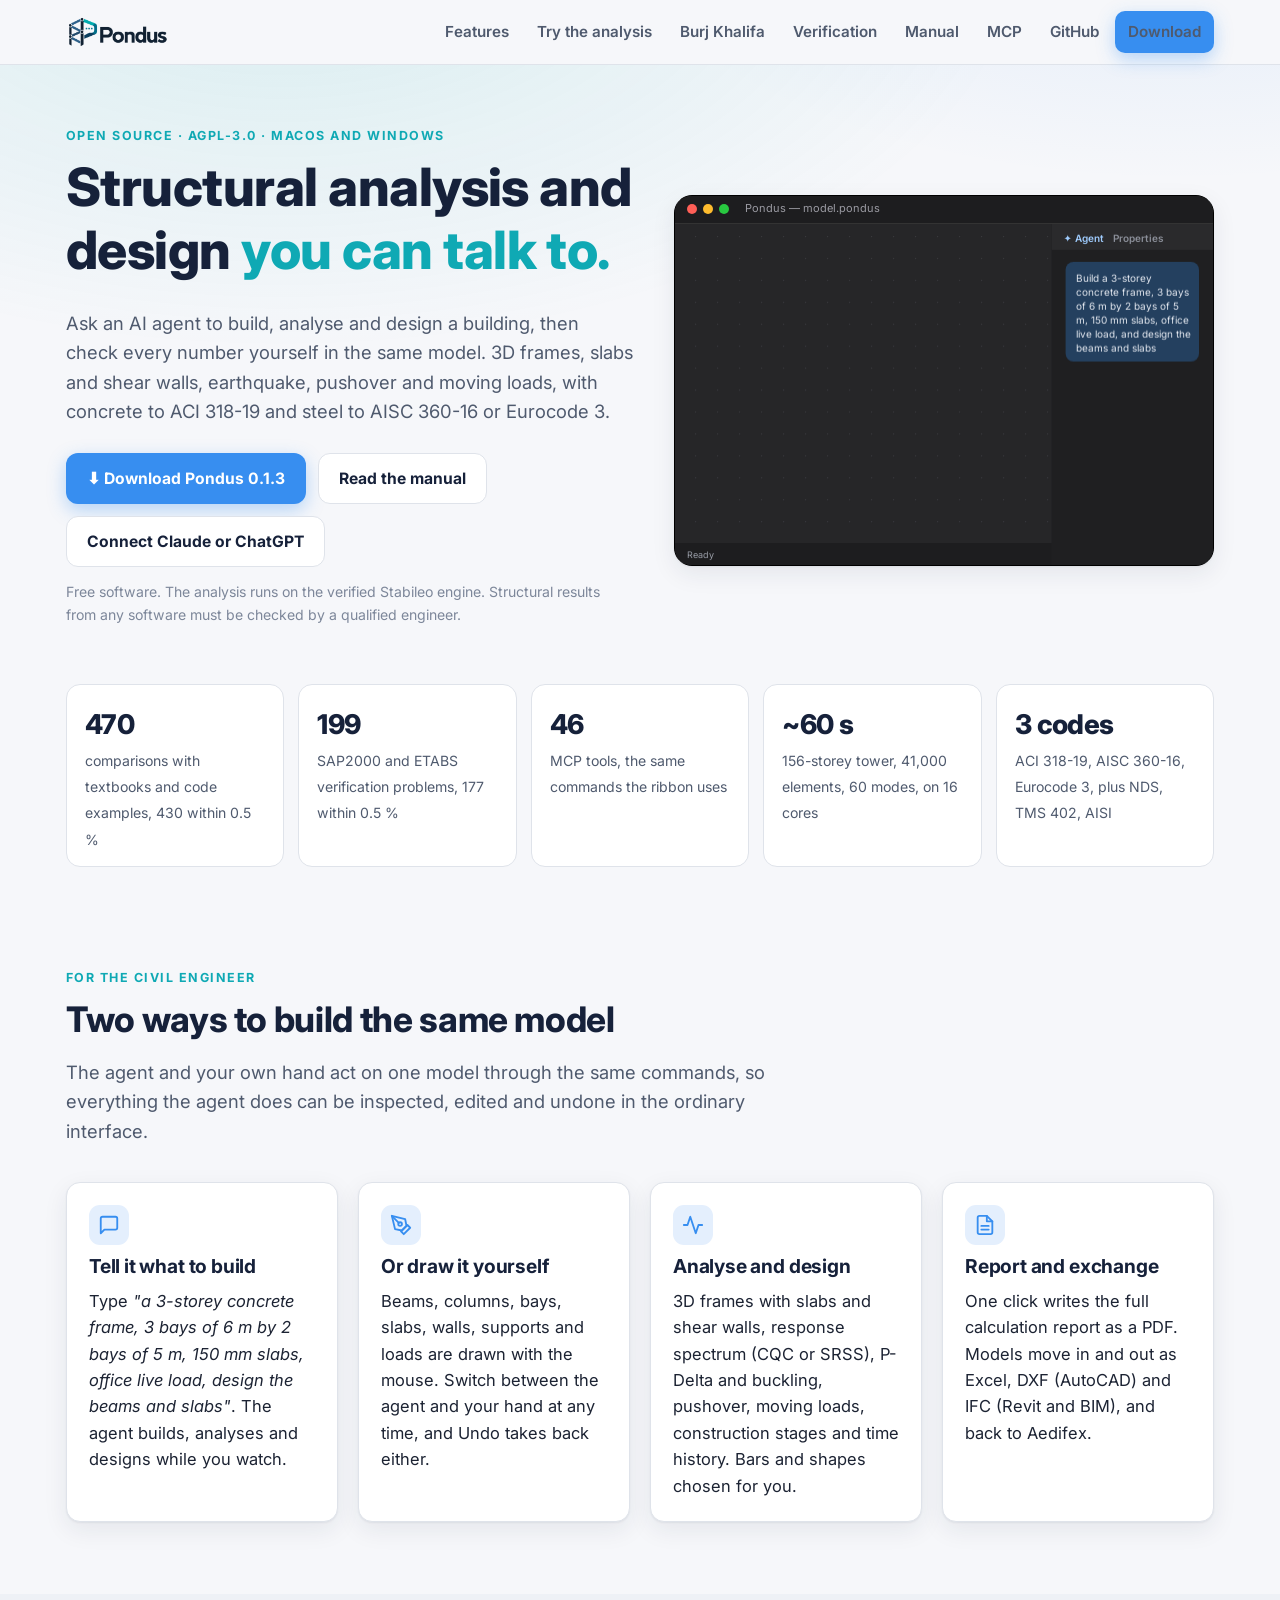
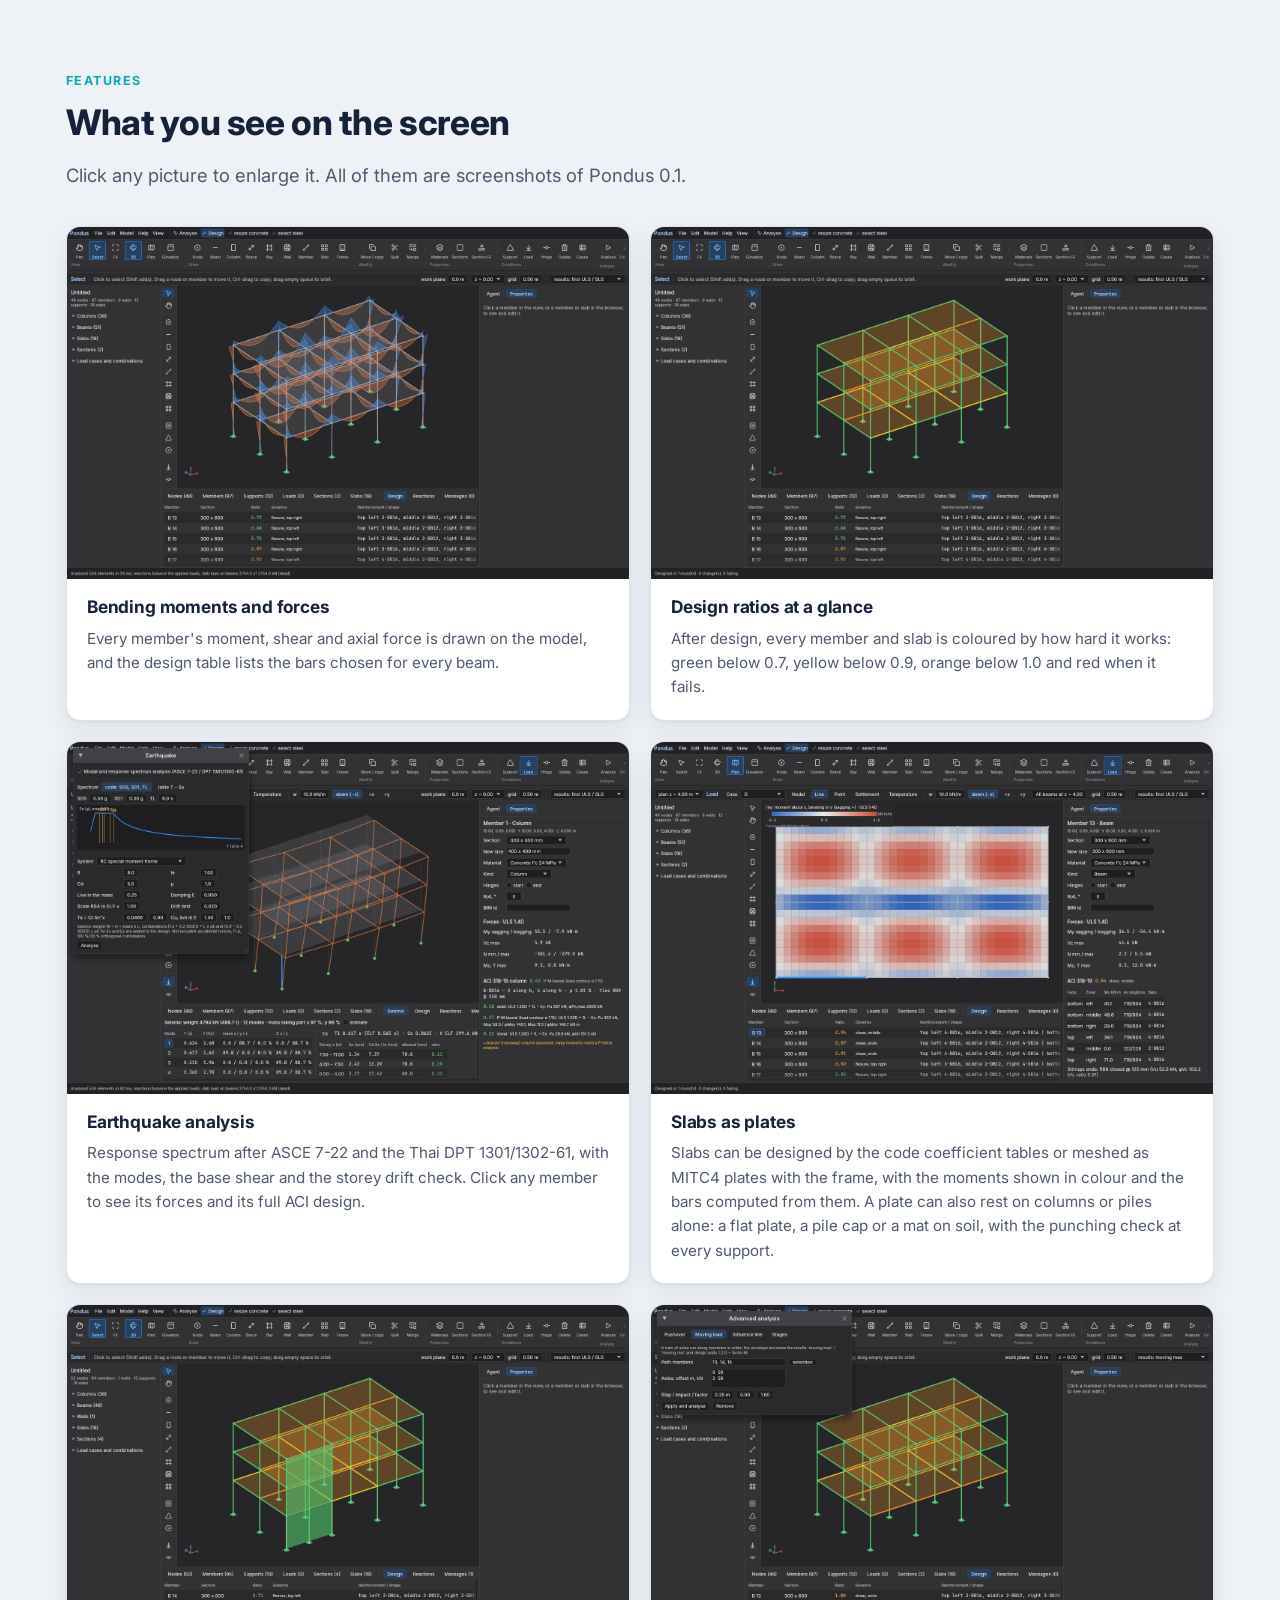
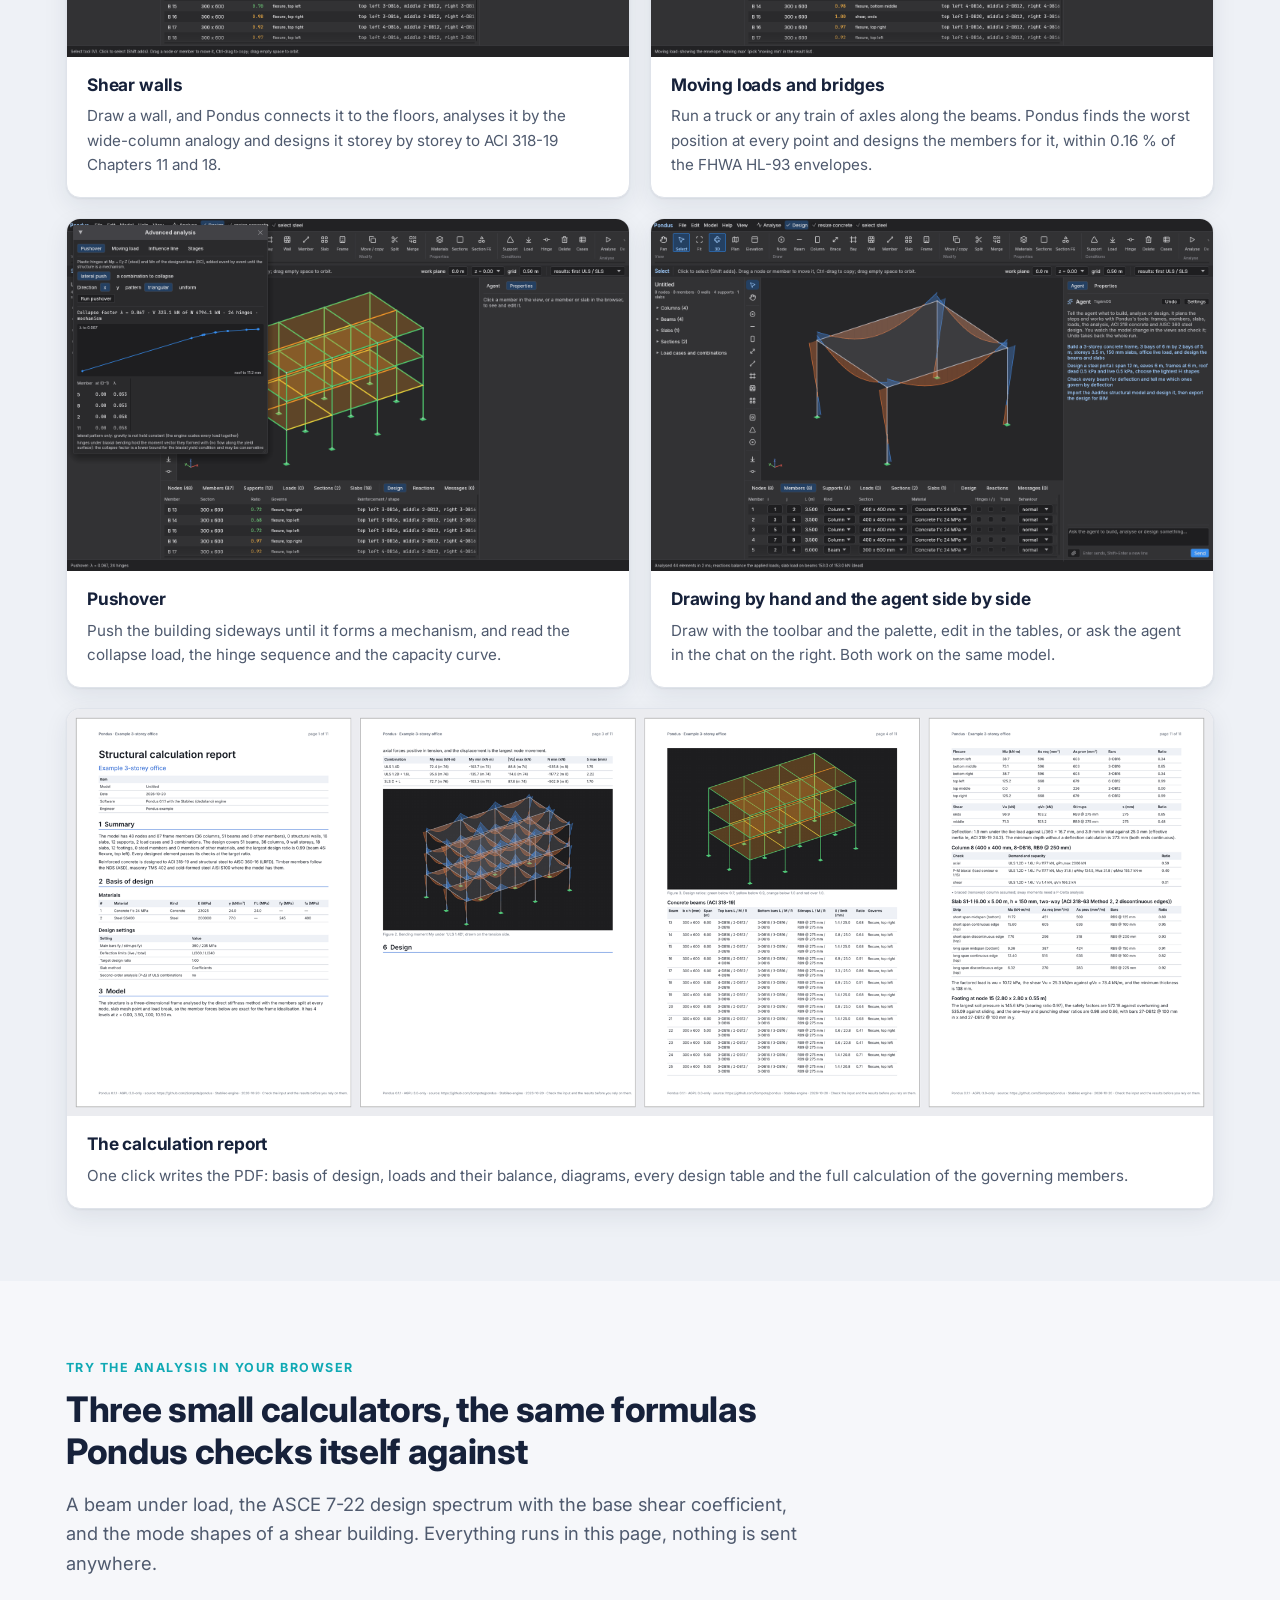
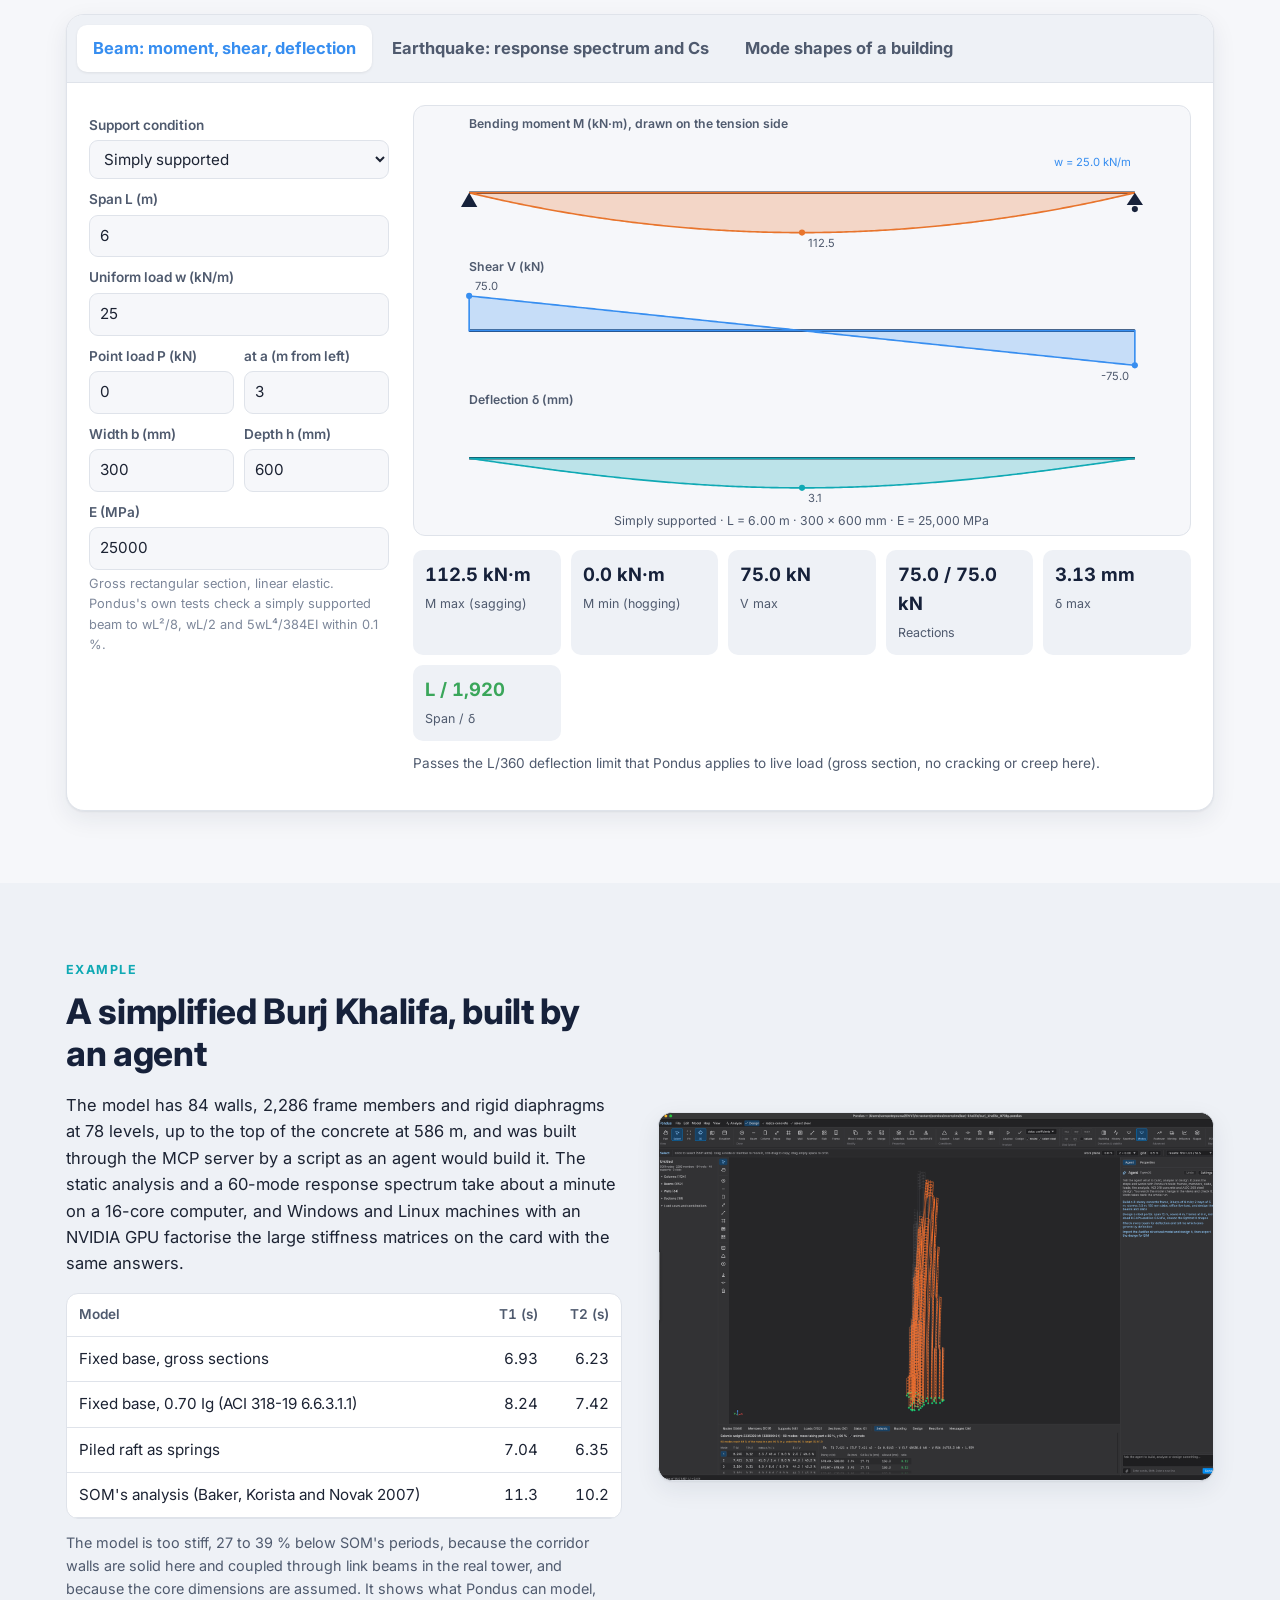
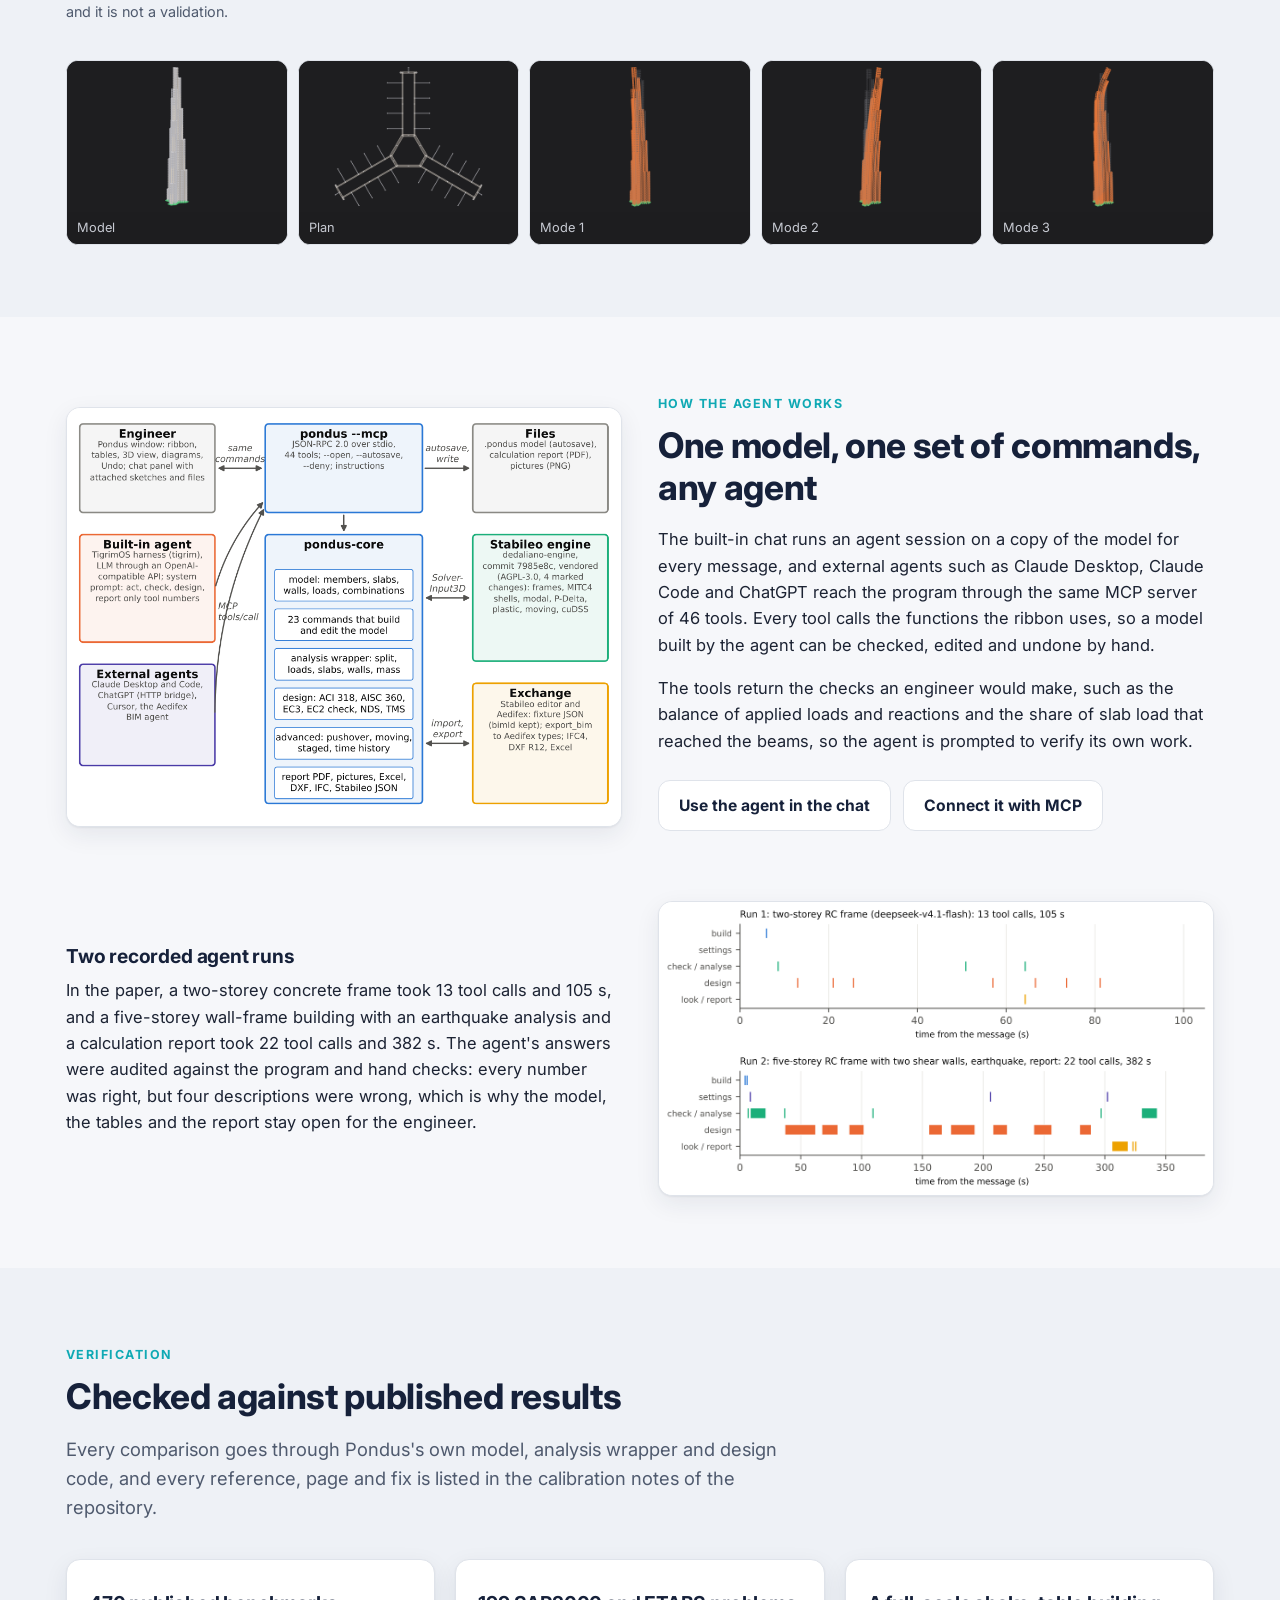
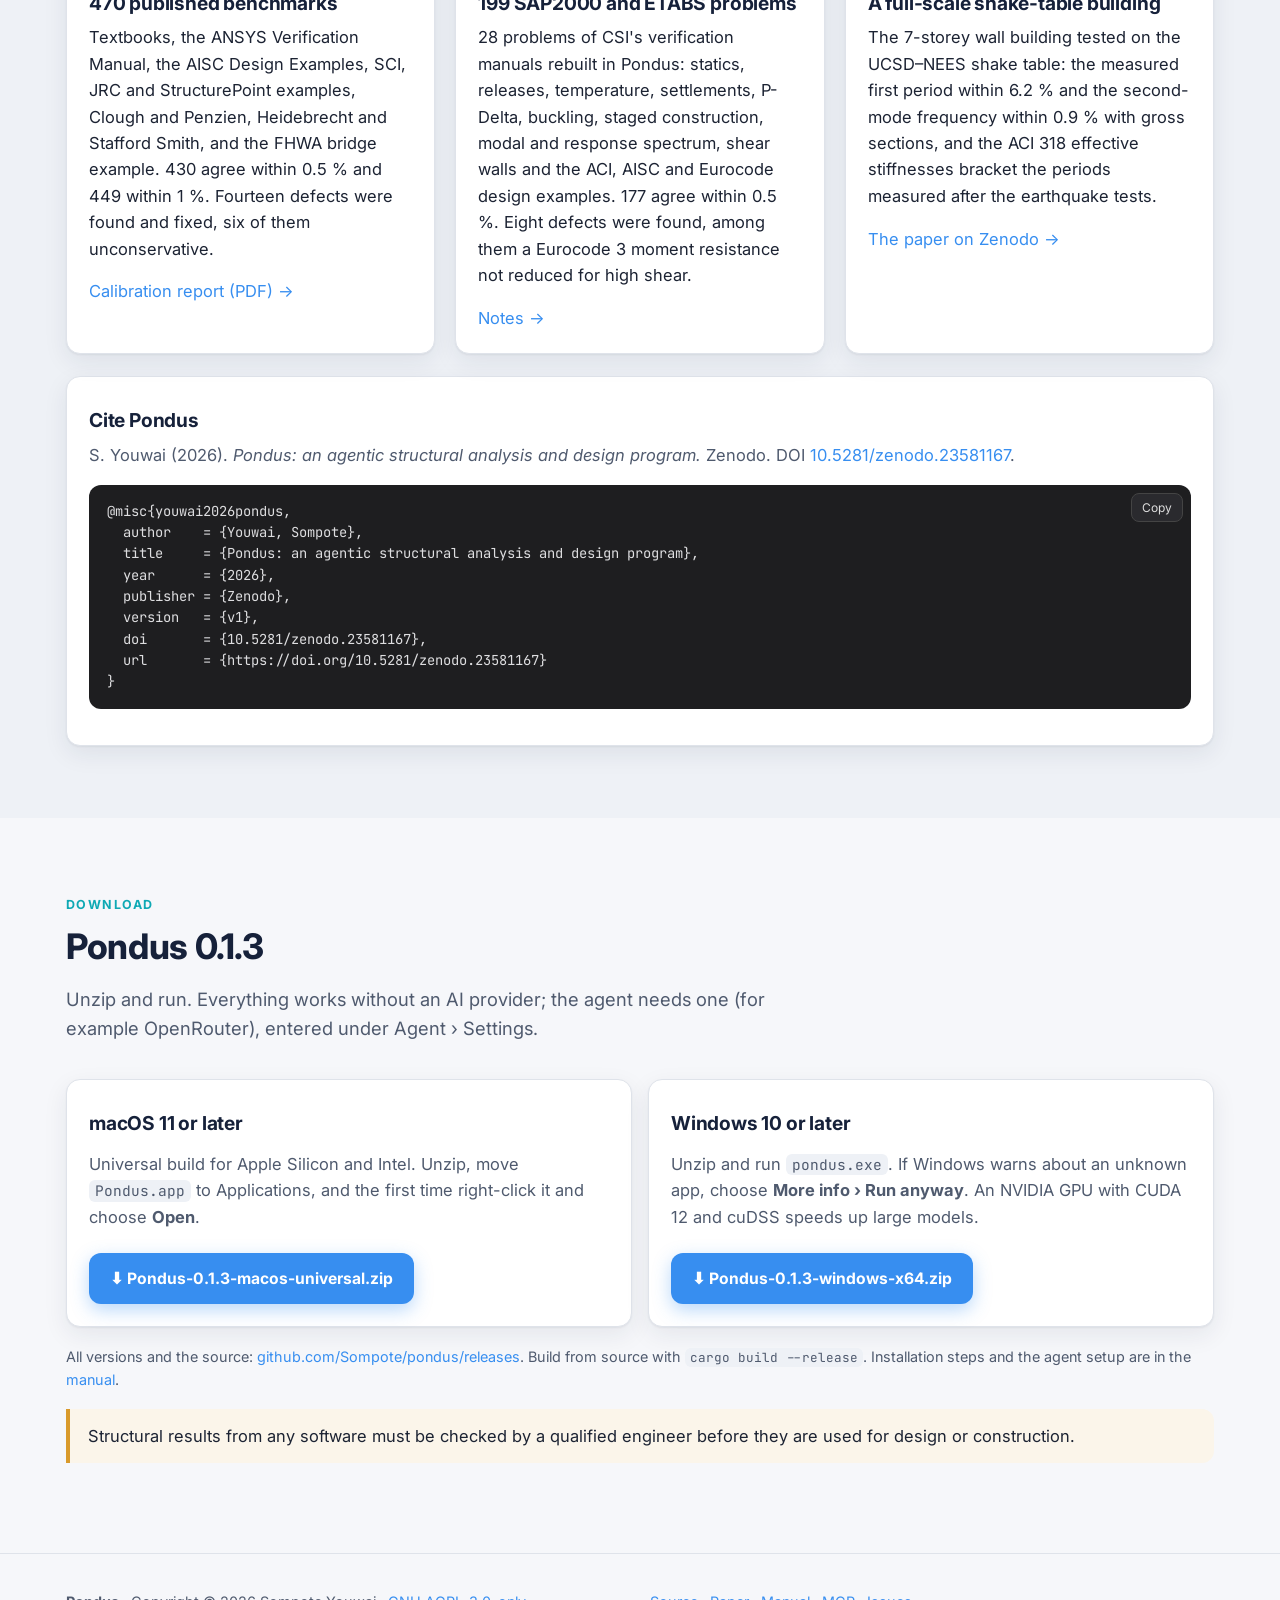
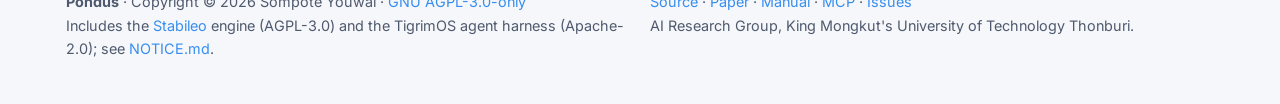
==== index.html @ cdb90d40 "Pondus website: landing page, calculators and manual (24 Oct 2026) Co-Authored-By: Claude Fable 5.1 " ====
<!DOCTYPE html>
<html lang="en">
<head>
<meta charset="utf-8">
<meta name="viewport" content="width=device-width, initial-scale=1">
<title>Pondus · Structural analysis and design you can talk to</title>
<meta name="description" content="Pondus is an open-source structural analysis and design program with a built-in AI agent and an MCP server. 3D frames, slabs, shear walls, earthquake, pushover, ACI 318-19, AISC 360-16 and Eurocode 3, PDF reports, Excel, DXF and IFC.">
<meta property="og:title" content="Pondus · Structural analysis and design you can talk to">
<meta property="og:description" content="Ask an AI agent to build, analyse and design a building, then check every number yourself in the same model.">
<meta property="og:image" content="assets/img/burj-khalifa-modes.png">
<link rel="icon" type="image/png" href="assets/img/icon.png">
<link rel="preconnect" href="https://fonts.googleapis.com">
<link rel="preconnect" href="https://fonts.gstatic.com" crossorigin>
<link href="https://fonts.googleapis.com/css2?family=Inter:wght@400;500;600;700;800&family=JetBrains+Mono:wght@400;600&display=swap" rel="stylesheet">
<link rel="stylesheet" href="assets/style.css">
</head>
<body>

<header class="nav">
  <div class="wrap">
    <a class="brand" href="index.html" aria-label="Pondus home">
      <img class="logo-light" src="assets/img/logo.png" alt="Pondus">
      <img class="logo-dark" src="assets/img/logo-dark.png" alt="Pondus">
    </a>
    <button class="nav-toggle" aria-label="Menu">☰</button>
    <nav class="nav-links">
      <a href="#features">Features</a>
      <a href="#lab">Try the analysis</a>
      <a href="#example">Burj Khalifa</a>
      <a href="#verification">Verification</a>
      <a href="manual.html">Manual</a>
      <a href="manual.html#mcp">MCP</a>
      <a href="https://github.com/Sompote/pondus" target="_blank" rel="noopener">GitHub</a>
      <a class="btn btn-primary btn-sm" href="#download">Download</a>
    </nav>
  </div>
</header>

<!-- ============================ HERO ============================ -->
<section class="hero">
  <div class="wrap hero-grid">
    <div>
      <span class="eyebrow">Open source · AGPL-3.0 · macOS and Windows</span>
      <h1>Structural analysis and design <span>you can talk to.</span></h1>
      <p class="lede">Ask an AI agent to build, analyse and design a building, then check every number yourself in the same model. 3D frames, slabs and shear walls, earthquake, pushover and moving loads, with concrete to ACI 318-19 and steel to AISC 360-16 or Eurocode 3.</p>
      <div class="btn-row">
        <a class="btn btn-primary" href="#download">⬇ Download Pondus 0.1.3</a>
        <a class="btn btn-ghost" href="manual.html">Read the manual</a>
        <a class="btn btn-ghost" href="manual.html#mcp">Connect Claude or ChatGPT</a>
      </div>
      <p class="hero-note">Free software. The analysis runs on the verified Stabileo engine. Structural results from any software must be checked by a qualified engineer.</p>
    </div>
    <div class="hero-anim" aria-label="Animation: the agent builds, analyses and designs a three-storey concrete frame">
      <div class="titlebar"><i></i><i></i><i></i><span>Pondus — model.pondus</span></div>
      <canvas id="hero-canvas"></canvas>
    </div>
  </div>
  <div class="wrap">
    <div class="stats reveal">
      <div class="stat"><b>470</b><span>comparisons with textbooks and code examples, 430 within 0.5 %</span></div>
      <div class="stat"><b>199</b><span>SAP2000 and ETABS verification problems, 177 within 0.5 %</span></div>
      <div class="stat"><b>46</b><span>MCP tools, the same commands the ribbon uses</span></div>
      <div class="stat"><b>~60 s</b><span>156-storey tower, 41,000 elements, 60 modes, on 16 cores</span></div>
      <div class="stat"><b>3 codes</b><span>ACI 318-19, AISC 360-16, Eurocode 3, plus NDS, TMS 402, AISI</span></div>
    </div>
  </div>
</section>

<!-- ======================= WHAT IT DOES ======================== -->
<section id="what">
  <div class="wrap">
    <div class="section-head reveal">
      <span class="eyebrow">For the civil engineer</span>
      <h2>Two ways to build the same model</h2>
      <p class="lede">The agent and your own hand act on one model through the same commands, so everything the agent does can be inspected, edited and undone in the ordinary interface.</p>
    </div>
    <div class="grid grid-4">
      <div class="card reveal">
        <div class="icon"><svg viewBox="0 0 24 24" fill="none" stroke="currentColor" stroke-width="2" stroke-linecap="round" stroke-linejoin="round"><path d="M21 15a2 2 0 0 1-2 2H7l-4 4V5a2 2 0 0 1 2-2h14a2 2 0 0 1 2 2z"/></svg></div>
        <h3>Tell it what to build</h3>
        <p>Type <em>"a 3-storey concrete frame, 3 bays of 6 m by 2 bays of 5 m, 150 mm slabs, office live load, design the beams and slabs"</em>. The agent builds, analyses and designs while you watch.</p>
      </div>
      <div class="card reveal">
        <div class="icon"><svg viewBox="0 0 24 24" fill="none" stroke="currentColor" stroke-width="2" stroke-linecap="round" stroke-linejoin="round"><path d="M12 19l7-7 3 3-7 7-3-3z"/><path d="M18 13l-1.5-7.5L2 2l3.5 14.5L13 18l5-5z"/><path d="M2 2l7.586 7.586"/><circle cx="11" cy="11" r="2"/></svg></div>
        <h3>Or draw it yourself</h3>
        <p>Beams, columns, bays, slabs, walls, supports and loads are drawn with the mouse. Switch between the agent and your hand at any time, and Undo takes back either.</p>
      </div>
      <div class="card reveal">
        <div class="icon"><svg viewBox="0 0 24 24" fill="none" stroke="currentColor" stroke-width="2" stroke-linecap="round" stroke-linejoin="round"><polyline points="22 12 18 12 15 21 9 3 6 12 2 12"/></svg></div>
        <h3>Analyse and design</h3>
        <p>3D frames with slabs and shear walls, response spectrum (CQC or SRSS), P-Delta and buckling, pushover, moving loads, construction stages and time history. Bars and shapes chosen for you.</p>
      </div>
      <div class="card reveal">
        <div class="icon"><svg viewBox="0 0 24 24" fill="none" stroke="currentColor" stroke-width="2" stroke-linecap="round" stroke-linejoin="round"><path d="M14 2H6a2 2 0 0 0-2 2v16a2 2 0 0 0 2 2h12a2 2 0 0 0 2-2V8z"/><polyline points="14 2 14 8 20 8"/><line x1="16" y1="13" x2="8" y2="13"/><line x1="16" y1="17" x2="8" y2="17"/></svg></div>
        <h3>Report and exchange</h3>
        <p>One click writes the full calculation report as a PDF. Models move in and out as Excel, DXF (AutoCAD) and IFC (Revit and BIM), and back to Aedifex.</p>
      </div>
    </div>
  </div>
</section>

<!-- ========================== FEATURES ========================= -->
<section id="features" style="background: var(--surface-2);">
  <div class="wrap">
    <div class="section-head reveal">
      <span class="eyebrow">Features</span>
      <h2>What you see on the screen</h2>
      <p class="lede">Click any picture to enlarge it. All of them are screenshots of Pondus 0.1.</p>
    </div>
    <div class="grid grid-2">
      <article class="feature reveal">
        <div class="shot" data-zoom="assets/img/features/moments.png" data-caption="Bending moment diagram of a 3-storey frame with the design table below"><img loading="lazy" src="assets/img/features/moments.png" alt="Bending moment diagram of a 3-storey frame"></div>
        <div class="body"><h3>Bending moments and forces</h3><p>Every member's moment, shear and axial force is drawn on the model, and the design table lists the bars chosen for every beam.</p></div>
      </article>
      <article class="feature reveal">
        <div class="shot" data-zoom="assets/img/features/design-ratios.png" data-caption="Design ratio colours: green below 0.7, yellow below 0.9, orange below 1.0, red when it fails"><img loading="lazy" src="assets/img/features/design-ratios.png" alt="Design ratio colours"></div>
        <div class="body"><h3>Design ratios at a glance</h3><p>After design, every member and slab is coloured by how hard it works: green below 0.7, yellow below 0.9, orange below 1.0 and red when it fails.</p></div>
      </article>
      <article class="feature reveal">
        <div class="shot" data-zoom="assets/img/features/earthquake.png" data-caption="Earthquake settings, modes and the storey drift check"><img loading="lazy" src="assets/img/features/earthquake.png" alt="Earthquake settings, modes and drift check"></div>
        <div class="body"><h3>Earthquake analysis</h3><p>Response spectrum after ASCE 7-22 and the Thai DPT 1301/1302-61, with the modes, the base shear and the storey drift check. Click any member to see its forces and its full ACI design.</p></div>
      </article>
      <article class="feature reveal">
        <div class="shot" data-zoom="assets/img/features/slab-plate.png" data-caption="Slab plate moments in plan, with the bars computed by Wood–Armer"><img loading="lazy" src="assets/img/features/slab-plate.png" alt="Slab plate moments in plan"></div>
        <div class="body"><h3>Slabs as plates</h3><p>Slabs can be designed by the code coefficient tables or meshed as MITC4 plates with the frame, with the moments shown in colour and the bars computed from them. A plate can also rest on columns or piles alone: a flat plate, a pile cap or a mat on soil, with the punching check at every support.</p></div>
      </article>
      <article class="feature reveal">
        <div class="shot" data-zoom="assets/img/features/shear-wall.png" data-caption="A shear wall in a frame, designed storey by storey to ACI 318-19 Chapters 11 and 18"><img loading="lazy" src="assets/img/features/shear-wall.png" alt="A shear wall in a frame"></div>
        <div class="body"><h3>Shear walls</h3><p>Draw a wall, and Pondus connects it to the floors, analyses it by the wide-column analogy and designs it storey by storey to ACI 318-19 Chapters 11 and 18.</p></div>
      </article>
      <article class="feature reveal">
        <div class="shot" data-zoom="assets/img/features/moving-load.png" data-caption="Moving load envelope along a bridge girder"><img loading="lazy" src="assets/img/features/moving-load.png" alt="Moving load envelope"></div>
        <div class="body"><h3>Moving loads and bridges</h3><p>Run a truck or any train of axles along the beams. Pondus finds the worst position at every point and designs the members for it, within 0.16 % of the FHWA HL-93 envelopes.</p></div>
      </article>
      <article class="feature reveal">
        <div class="shot" data-zoom="assets/img/features/pushover.png" data-caption="Pushover: hinge sequence and capacity curve"><img loading="lazy" src="assets/img/features/pushover.png" alt="Pushover analysis"></div>
        <div class="body"><h3>Pushover</h3><p>Push the building sideways until it forms a mechanism, and read the collapse load, the hinge sequence and the capacity curve.</p></div>
      </article>
      <article class="feature reveal">
        <div class="shot" data-zoom="assets/img/features/draw-by-hand.png" data-caption="A portal drawn by hand with the agent panel open"><img loading="lazy" src="assets/img/features/draw-by-hand.png" alt="A portal drawn by hand with the agent panel open"></div>
        <div class="body"><h3>Drawing by hand and the agent side by side</h3><p>Draw with the toolbar and the palette, edit in the tables, or ask the agent in the chat on the right. Both work on the same model.</p></div>
      </article>
      <article class="feature wide reveal">
        <div class="shot" data-zoom="assets/img/features/report.png" data-caption="Pages of the calculation report"><img loading="lazy" src="assets/img/features/report.png" alt="Pages of the calculation report"></div>
        <div class="body"><h3>The calculation report</h3><p>One click writes the PDF: basis of design, loads and their balance, diagrams, every design table and the full calculation of the governing members.</p></div>
      </article>
    </div>
  </div>
</section>

<!-- ======================== ANALYSIS LAB ======================= -->
<section id="lab-section">
  <div class="wrap">
    <div class="section-head reveal">
      <span class="eyebrow">Try the analysis in your browser</span>
      <h2>Three small calculators, the same formulas Pondus checks itself against</h2>
      <p class="lede">A beam under load, the ASCE 7-22 design spectrum with the base shear coefficient, and the mode shapes of a shear building. Everything runs in this page, nothing is sent anywhere.</p>
    </div>
    <div class="lab reveal" id="lab">
      <div class="tabs" role="tablist">
        <button class="active" data-panel="panel-beam">Beam: moment, shear, deflection</button>
        <button data-panel="panel-spec">Earthquake: response spectrum and Cs</button>
        <button data-panel="panel-modes">Mode shapes of a building</button>
      </div>

      <!-- Beam -->
      <div class="panel active" id="panel-beam">
        <div class="controls">
          <label for="b-type">Support condition</label>
          <select id="b-type"><option value="ss">Simply supported</option><option value="ff">Fixed at both ends</option><option value="cant">Cantilever (fixed at the left)</option></select>
          <label for="b-L">Span L (m)</label><input id="b-L" type="number" value="6" min="0.5" max="30" step="0.1">
          <label for="b-w">Uniform load w (kN/m)</label><input id="b-w" type="number" value="25" min="0" step="1">
          <div class="row">
            <div><label for="b-P">Point load P (kN)</label><input id="b-P" type="number" value="0" min="0" step="5"></div>
            <div><label for="b-a">at a (m from left)</label><input id="b-a" type="number" value="3" min="0" step="0.1"></div>
          </div>
          <div class="row">
            <div><label for="b-b">Width b (mm)</label><input id="b-b" type="number" value="300" min="100" step="50"></div>
            <div><label for="b-h">Depth h (mm)</label><input id="b-h" type="number" value="600" min="100" step="50"></div>
          </div>
          <label for="b-E">E (MPa)</label><input id="b-E" type="number" value="25000" min="1000" step="1000">
          <p class="hint">Gross rectangular section, linear elastic. Pondus's own tests check a simply supported beam to wL²/8, wL/2 and 5wL⁴/384EI within 0.1 %.</p>
        </div>
        <div>
          <svg id="beam-plot" class="plot" role="img" aria-label="Moment, shear and deflection diagrams"></svg>
          <div class="results" id="beam-results"></div>
          <p class="formula" id="beam-check"></p>
        </div>
      </div>

      <!-- Spectrum -->
      <div class="panel" id="panel-spec">
        <div class="controls">
          <div class="row">
            <div><label for="s-sds">S<sub>DS</sub> (g)</label><input id="s-sds" type="number" value="0.5" min="0.05" max="2.5" step="0.05"></div>
            <div><label for="s-sd1">S<sub>D1</sub> (g)</label><input id="s-sd1" type="number" value="0.3" min="0.02" max="1.5" step="0.02"></div>
          </div>
          <div class="row">
            <div><label for="s-tl">T<sub>L</sub> (s)</label><input id="s-tl" type="number" value="8" min="2" max="16" step="1"></div>
            <div><label for="s-ie">I<sub>e</sub></label><input id="s-ie" type="number" value="1.0" min="1" max="1.5" step="0.25"></div>
          </div>
          <label for="s-r">Response modification R</label>
          <select id="s-r"><option value="8">8 · special RC or steel moment frame</option><option value="5" selected>5 · intermediate RC moment frame / special RC shear wall (bearing)</option><option value="6">6 · special RC shear wall (building frame)</option><option value="3">3 · ordinary RC moment frame</option><option value="4">4 · ordinary RC shear wall</option></select>
          <label for="s-ct">Structure type for T<sub>a</sub> = C<sub>t</sub>·h<sub>n</sub><sup>x</sup></label>
          <select id="s-ct"><option value="0.0466,0.9" selected>Concrete moment frame (0.0466, 0.9)</option><option value="0.0724,0.8">Steel moment frame (0.0724, 0.8)</option><option value="0.0731,0.75">Braced frame (0.0731, 0.75)</option><option value="0.0488,0.75">All other systems (0.0488, 0.75)</option></select>
          <div class="row">
            <div><label for="s-hn">Height h<sub>n</sub> (m)</label><input id="s-hn" type="number" value="10.5" min="3" max="300" step="0.5"></div>
            <div><label for="s-T">T from the model (s, 0 = none)</label><input id="s-T" type="number" value="0.65" min="0" max="12" step="0.01"></div>
          </div>
          <label for="s-W">Seismic weight W (kN)</label><input id="s-W" type="number" value="5080" min="1" step="10">
          <p class="hint">Metric C<sub>t</sub> values of ASCE 7-22 Table 12.8-2. The drift and detailing checks are in Pondus, not here.</p>
        </div>
        <div>
          <svg id="spec-plot" class="plot" role="img" aria-label="Design response spectrum"></svg>
          <div class="results" id="spec-results"></div>
          <p class="formula" id="spec-note"></p>
        </div>
      </div>

      <!-- Modes -->
      <div class="panel" id="panel-modes">
        <div class="controls">
          <label for="m-n">Storeys: <output id="m-n-out">5</output></label><input id="m-n" type="range" value="5" min="2" max="14" step="1" oninput="document.getElementById('m-n-out').value=this.value">
          <div class="row">
            <div><label for="m-m">Storey mass (t)</label><input id="m-m" type="number" value="300" min="10" step="10"></div>
            <div><label for="m-k">Storey stiffness (kN/mm)</label><input id="m-k" type="number" value="120" min="1" step="5"></div>
          </div>
          <div class="row">
            <div><label for="m-h">Storey height (m)</label><input id="m-h" type="number" value="3.5" min="2" max="6" step="0.1"></div>
            <div><label for="m-taper">Taper to the top: <output id="m-taper-out">0.3</output></label><input id="m-taper" type="range" value="0.3" min="0" max="0.8" step="0.05" oninput="document.getElementById('m-taper-out').value=this.value"></div>
          </div>
          <label for="m-mode">Animate mode: <output id="m-mode-out">1</output></label><input id="m-mode" type="range" value="1" min="1" max="5" step="1" oninput="document.getElementById('m-mode-out').value=this.value">
          <p class="hint">A shear building: lumped masses, storey springs, K φ = ω² M φ solved by Jacobi rotations. Pondus solves the full 3D model by Lanczos and keeps adding modes until 90 % of the mass takes part.</p>
        </div>
        <div>
          <svg id="mode-plot" class="plot" role="img" aria-label="Mode shapes of a shear building"></svg>
          <div class="table-wrap" style="margin-top:14px">
            <table id="mode-table"><thead><tr><th>Mode</th><th class="num">T (s)</th><th class="num">f (Hz)</th><th class="num">Mass taking part</th><th class="num">Cumulative</th></tr></thead><tbody></tbody></table>
          </div>
          <p class="formula" id="mode-note"></p>
        </div>
      </div>
    </div>
  </div>
</section>

<!-- ======================= BURJ KHALIFA ======================== -->
<section id="example" style="background: var(--surface-2);">
  <div class="wrap">
    <div class="split reveal">
      <div>
        <span class="eyebrow">Example</span>
        <h2>A simplified Burj Khalifa, built by an agent</h2>
        <p>The model has 84 walls, 2,286 frame members and rigid diaphragms at 78 levels, up to the top of the concrete at 586 m, and was built through the MCP server by a script as an agent would build it. The static analysis and a 60-mode response spectrum take about a minute on a 16-core computer, and Windows and Linux machines with an NVIDIA GPU factorise the large stiffness matrices on the card with the same answers.</p>
        <div class="table-wrap">
          <table>
            <thead><tr><th>Model</th><th class="num">T1 (s)</th><th class="num">T2 (s)</th></tr></thead>
            <tbody>
              <tr><td>Fixed base, gross sections</td><td class="num">6.93</td><td class="num">6.23</td></tr>
              <tr><td>Fixed base, 0.70 Ig (ACI 318-19 6.6.3.1.1)</td><td class="num">8.24</td><td class="num">7.42</td></tr>
              <tr><td>Piled raft as springs</td><td class="num">7.04</td><td class="num">6.35</td></tr>
              <tr><td>SOM's analysis (Baker, Korista and Novak 2007)</td><td class="num">11.3</td><td class="num">10.2</td></tr>
            </tbody>
          </table>
        </div>
        <p class="small muted" style="margin-top:12px">The model is too stiff, 27 to 39 % below SOM's periods, because the corridor walls are solid here and coupled through link beams in the real tower, and because the core dimensions are assumed. It shows what Pondus can model, and it is not a validation.</p>
      </div>
      <div class="shot" data-zoom="assets/img/burj-khalifa-modes.png" data-caption="The first mode shape of the Burj Khalifa model, with the periods, mass shares, base shear and storey drifts in the Seismic table"><img loading="lazy" src="assets/img/burj-khalifa-modes.png" alt="Pondus with the first mode shape of a simplified Burj Khalifa model"></div>
    </div>
    <div class="strip reveal" style="margin-top:22px">
      <figure data-zoom="assets/img/burj/model.png" data-caption="The model"><img loading="lazy" src="assets/img/burj/model.png" alt="Burj Khalifa model"><figcaption>Model</figcaption></figure>
      <figure data-zoom="assets/img/burj/plan.png" data-caption="Plan: the buttressed core with three wings"><img loading="lazy" src="assets/img/burj/plan.png" alt="Plan"><figcaption>Plan</figcaption></figure>
      <figure data-zoom="assets/img/burj/mode1.png" data-caption="Mode 1"><img loading="lazy" src="assets/img/burj/mode1.png" alt="Mode 1"><figcaption>Mode 1</figcaption></figure>
      <figure data-zoom="assets/img/burj/mode2.png" data-caption="Mode 2"><img loading="lazy" src="assets/img/burj/mode2.png" alt="Mode 2"><figcaption>Mode 2</figcaption></figure>
      <figure data-zoom="assets/img/burj/mode3.png" data-caption="Mode 3"><img loading="lazy" src="assets/img/burj/mode3.png" alt="Mode 3"><figcaption>Mode 3</figcaption></figure>
    </div>
  </div>
</section>

<!-- ========================= THE AGENT ========================= -->
<section id="agent">
  <div class="wrap">
    <div class="split reveal">
      <div class="shot light"><img loading="lazy" src="assets/img/paper/architecture.png" alt="Architecture of Pondus: the engineer's window and every agent reach the same commands of pondus-core through the MCP server"></div>
      <div>
        <span class="eyebrow">How the agent works</span>
        <h2>One model, one set of commands, any agent</h2>
        <p>The built-in chat runs an agent session on a copy of the model for every message, and external agents such as Claude Desktop, Claude Code and ChatGPT reach the program through the same MCP server of 46 tools. Every tool calls the functions the ribbon uses, so a model built by the agent can be checked, edited and undone by hand.</p>
        <p>The tools return the checks an engineer would make, such as the balance of applied loads and reactions and the share of slab load that reached the beams, so the agent is prompted to verify its own work.</p>
        <div class="btn-row">
          <a class="btn btn-ghost" href="manual.html#chat">Use the agent in the chat</a>
          <a class="btn btn-ghost" href="manual.html#mcp">Connect it with MCP</a>
        </div>
      </div>
    </div>
    <div class="split reveal" style="margin-top:56px">
      <div>
        <h3>Two recorded agent runs</h3>
        <p>In the paper, a two-storey concrete frame took 13 tool calls and 105 s, and a five-storey wall-frame building with an earthquake analysis and a calculation report took 22 tool calls and 382 s. The agent's answers were audited against the program and hand checks: every number was right, but four descriptions were wrong, which is why the model, the tables and the report stay open for the engineer.</p>
      </div>
      <div class="shot light"><img loading="lazy" src="assets/img/paper/timeline.png" alt="Timeline of the two recorded agent runs: build, settings, check and analyse, design, look and report"></div>
    </div>
  </div>
</section>

<!-- ======================= VERIFICATION ======================== -->
<section id="verification" style="background: var(--surface-2);">
  <div class="wrap">
    <div class="section-head reveal">
      <span class="eyebrow">Verification</span>
      <h2>Checked against published results</h2>
      <p class="lede">Every comparison goes through Pondus's own model, analysis wrapper and design code, and every reference, page and fix is listed in the calibration notes of the repository.</p>
    </div>
    <div class="grid grid-3">
      <div class="card reveal">
        <h3>470 published benchmarks</h3>
        <p>Textbooks, the ANSYS Verification Manual, the AISC Design Examples, SCI, JRC and StructurePoint examples, Clough and Penzien, Heidebrecht and Stafford Smith, and the FHWA bridge example. 430 agree within 0.5 % and 449 within 1 %. Fourteen defects were found and fixed, six of them unconservative.</p>
        <a href="https://github.com/Sompote/pondus/blob/main/paper/paper.pdf" target="_blank" rel="noopener">Calibration report (PDF) →</a>
      </div>
      <div class="card reveal">
        <h3>199 SAP2000 and ETABS problems</h3>
        <p>28 problems of CSI's verification manuals rebuilt in Pondus: statics, releases, temperature, settlements, P-Delta, buckling, staged construction, modal and response spectrum, shear walls and the ACI, AISC and Eurocode design examples. 177 agree within 0.5 %. Eight defects were found, among them a Eurocode 3 moment resistance not reduced for high shear.</p>
        <a href="https://github.com/Sompote/pondus/blob/main/calibration/NOTES_csi.md" target="_blank" rel="noopener">Notes →</a>
      </div>
      <div class="card reveal">
        <h3>A full-scale shake-table building</h3>
        <p>The 7-storey wall building tested on the UCSD–NEES shake table: the measured first period within 6.2 % and the second-mode frequency within 0.9 % with gross sections, and the ACI 318 effective stiffnesses bracket the periods measured after the earthquake tests.</p>
        <a href="https://doi.org/10.5281/zenodo.23581167" target="_blank" rel="noopener">The paper on Zenodo →</a>
      </div>
    </div>
    <div class="card reveal" style="margin-top:22px">
      <h3>Cite Pondus</h3>
      <p class="muted">S. Youwai (2026). <em>Pondus: an agentic structural analysis and design program.</em> Zenodo. DOI <a href="https://doi.org/10.5281/zenodo.23581167">10.5281/zenodo.23581167</a>.</p>
<pre><code>@misc{youwai2026pondus,
  author    = {Youwai, Sompote},
  title     = {Pondus: an agentic structural analysis and design program},
  year      = {2026},
  publisher = {Zenodo},
  version   = {v1},
  doi       = {10.5281/zenodo.23581167},
  url       = {https://doi.org/10.5281/zenodo.23581167}
}</code></pre>
    </div>
  </div>
</section>

<!-- ========================= DOWNLOAD ========================== -->
<section id="download">
  <div class="wrap">
    <div class="section-head reveal">
      <span class="eyebrow">Download</span>
      <h2>Pondus 0.1.3</h2>
      <p class="lede">Unzip and run. Everything works without an AI provider; the agent needs one (for example OpenRouter), entered under Agent › Settings.</p>
    </div>
    <div class="dl">
      <div class="card reveal">
        <h3>macOS 11 or later</h3>
        <p class="muted">Universal build for Apple Silicon and Intel. Unzip, move <code>Pondus.app</code> to Applications, and the first time right-click it and choose <b>Open</b>.</p>
        <a class="btn btn-primary" href="https://github.com/Sompote/pondus/releases/download/v0.1.3/Pondus-0.1.3-macos-universal.zip">⬇ Pondus-0.1.3-macos-universal.zip</a>
      </div>
      <div class="card reveal">
        <h3>Windows 10 or later</h3>
        <p class="muted">Unzip and run <code>pondus.exe</code>. If Windows warns about an unknown app, choose <b>More info › Run anyway</b>. An NVIDIA GPU with CUDA 12 and cuDSS speeds up large models.</p>
        <a class="btn btn-primary" href="https://github.com/Sompote/pondus/releases/download/v0.1.3/Pondus-0.1.3-windows-x64.zip">⬇ Pondus-0.1.3-windows-x64.zip</a>
      </div>
    </div>
    <p class="small muted" style="margin-top:18px">All versions and the source: <a href="https://github.com/Sompote/pondus/releases">github.com/Sompote/pondus/releases</a>. Build from source with <code>cargo build --release</code>. Installation steps and the agent setup are in the <a href="manual.html">manual</a>.</p>
    <div class="callout warn"><p>Structural results from any software must be checked by a qualified engineer before they are used for design or construction.</p></div>
  </div>
</section>

<footer>
  <div class="wrap">
    <div>
      <b>Pondus</b> · Copyright © 2026 Sompote Youwai · <a href="https://github.com/Sompote/pondus/blob/main/LICENSE">GNU AGPL-3.0-only</a><br>
      Includes the <a href="https://github.com/lambdaclass/stabileo">Stabileo</a> engine (AGPL-3.0) and the TigrimOS agent harness (Apache-2.0); see <a href="https://github.com/Sompote/pondus/blob/main/NOTICE.md">NOTICE.md</a>.
    </div>
    <div>
      <a href="https://github.com/Sompote/pondus">Source</a> · <a href="https://doi.org/10.5281/zenodo.23581167">Paper</a> · <a href="manual.html">Manual</a> · <a href="manual.html#mcp">MCP</a> · <a href="https://github.com/Sompote/pondus/issues">Issues</a><br>
      AI Research Group, King Mongkut's University of Technology Thonburi.
    </div>
  </div>
</footer>

<div class="lightbox" id="lightbox" role="dialog" aria-label="Enlarged picture"><button aria-label="Close">×</button><figure style="margin:0"><img alt=""><figcaption></figcaption></figure></div>
<script src="assets/site.js"></script>
</body>
</html>
---- assets/style.css ----
/* Pondus website — tokens, layout, components */
:root {
  --ink: #16213a;          /* logo navy */
  --teal: #0fa9b4;         /* logo teal */
  --blue: #378ef0;         /* app accent */
  --blue-soft: #e4effd;
  --bg: #f6f7fa;
  --surface: #ffffff;
  --surface-2: #eef1f6;
  --line: #dfe3ea;
  --text: #1c2333;
  --text-dim: #4f5a6e;
  --text-faint: #7d879a;
  --ok: #3aa65a;
  --warn: #d99a2b;
  --orange: #e8742c;
  --error: #d9463f;
  --bezel: #262628;        /* app window colour behind screenshots */
  --code-bg: #1e1e20;
  --code-text: #dedee0;
  --shadow: 0 1px 2px rgba(22,33,58,.06), 0 8px 24px rgba(22,33,58,.08);
  --radius: 14px;
  --maxw: 1180px;
  color-scheme: light;
}
@media (prefers-color-scheme: dark) {
  :root:not([data-theme="light"]) {
    --ink: #eef1f6; --teal: #22c4cf; --blue: #5aa3f5; --blue-soft: #1d3250;
    --bg: #1b1b1d; --surface: #242426; --surface-2: #2c2c2f; --line: #3a3a3f;
    --text: #e4e5e8; --text-dim: #b4b8c2; --text-faint: #858b99;
    --bezel: #0f0f10; --code-bg: #121214; --code-text: #e0e0e4;
    --shadow: 0 1px 2px rgba(0,0,0,.4), 0 8px 24px rgba(0,0,0,.35);
    color-scheme: dark;
  }
}
:root[data-theme="dark"] {
  --ink: #eef1f6; --teal: #22c4cf; --blue: #5aa3f5; --blue-soft: #1d3250;
  --bg: #1b1b1d; --surface: #242426; --surface-2: #2c2c2f; --line: #3a3a3f;
  --text: #e4e5e8; --text-dim: #b4b8c2; --text-faint: #858b99;
  --bezel: #0f0f10; --code-bg: #121214; --code-text: #e0e0e4;
  --shadow: 0 1px 2px rgba(0,0,0,.4), 0 8px 24px rgba(0,0,0,.35);
  color-scheme: dark;
}

* { box-sizing: border-box; }
html { scroll-behavior: smooth; -webkit-text-size-adjust: 100%; }
body {
  margin: 0; background: var(--bg); color: var(--text);
  font-family: Inter, -apple-system, BlinkMacSystemFont, "Segoe UI", Roboto, Helvetica, Arial, sans-serif;
  font-size: 16.5px; line-height: 1.6; -webkit-font-smoothing: antialiased;
}
img { max-width: 100%; height: auto; display: block; }
a { color: var(--blue); text-decoration: none; }
a:hover { text-decoration: underline; }
code, pre, kbd { font-family: "JetBrains Mono", ui-monospace, SFMono-Regular, Menlo, Consolas, monospace; }
code { background: var(--surface-2); padding: .1em .4em; border-radius: 6px; font-size: .88em; overflow-wrap: anywhere; }
pre { background: var(--code-bg); color: var(--code-text); padding: 16px 18px; border-radius: 12px; overflow: auto; font-size: .86rem; line-height: 1.55; margin: 14px 0; }
pre code { background: none; padding: 0; font-size: inherit; color: inherit; }
h1, h2, h3, h4 { color: var(--ink); line-height: 1.2; margin: 0 0 .5em; letter-spacing: -.01em; }
h1 { font-size: clamp(2rem, 4.6vw, 3.3rem); font-weight: 800; }
h2 { font-size: clamp(1.5rem, 3vw, 2.2rem); font-weight: 750; }
h3 { font-size: 1.2rem; font-weight: 700; }
p { margin: 0 0 1em; }
.lede { font-size: 1.15rem; color: var(--text-dim); max-width: 62ch; }
.wrap { max-width: var(--maxw); margin: 0 auto; padding: 0 16px; }
section { padding: 72px 0; }
.section-head { max-width: 760px; margin-bottom: 36px; }
.eyebrow { display: inline-block; font-size: .78rem; font-weight: 700; letter-spacing: .12em; text-transform: uppercase; color: var(--teal); margin-bottom: 10px; }
.muted { color: var(--text-dim); }
.small { font-size: .9rem; }
.sr-only { position: absolute; width: 1px; height: 1px; overflow: hidden; clip: rect(0 0 0 0); }

/* Nav */
.nav { position: sticky; top: 0; z-index: 50; background: color-mix(in srgb, var(--bg) 86%, transparent); backdrop-filter: saturate(160%) blur(12px); border-bottom: 1px solid var(--line); }
.nav .wrap { display: flex; align-items: center; gap: 22px; height: 64px; }
.brand { display: flex; align-items: center; gap: 10px; }
.brand img { height: 34px; width: auto; }
.brand .logo-dark { display: none; }
@media (prefers-color-scheme: dark) { :root:not([data-theme="light"]) .brand .logo-light { display: none; } :root:not([data-theme="light"]) .brand .logo-dark { display: block; } }
:root[data-theme="dark"] .brand .logo-light { display: none; }
:root[data-theme="dark"] .brand .logo-dark { display: block; }
.nav-links { display: flex; gap: 4px; margin-left: auto; align-items: center; }
.nav-links a { color: var(--text-dim); font-weight: 600; font-size: .95rem; padding: 8px 12px; border-radius: 10px; }
.nav-links a:hover { background: var(--surface-2); text-decoration: none; color: var(--text); }
.nav-links a.active { color: var(--blue); }
.nav-toggle { display: none; margin-left: auto; background: none; border: 1px solid var(--line); border-radius: 10px; padding: 6px 10px; color: var(--text); font-size: 1.1rem; }
@media (max-width: 820px) {
  .nav-toggle { display: inline-block; }
  .nav-links { display: none; position: absolute; left: 0; right: 0; top: 64px; flex-direction: column; align-items: stretch; background: var(--surface); border-bottom: 1px solid var(--line); padding: 10px 16px 16px; gap: 2px; box-shadow: var(--shadow); }
  .nav-links.open { display: flex; }
}

/* Buttons */
.btn { display: inline-flex; align-items: center; gap: 8px; padding: 12px 20px; border-radius: 12px; font-weight: 700; font-size: .98rem; border: 1px solid transparent; cursor: pointer; transition: transform .12s ease, box-shadow .12s ease, background .12s; }
.btn:hover { text-decoration: none; transform: translateY(-1px); }
.btn-primary { background: var(--blue); color: #fff; box-shadow: 0 6px 18px rgba(55,142,240,.35); }
.btn-primary:hover { background: #2a7fe0; }
.btn-ghost { background: var(--surface); color: var(--ink); border-color: var(--line); }
.btn-ghost:hover { background: var(--surface-2); }
.btn-sm { padding: 8px 14px; font-size: .9rem; border-radius: 10px; }
.btn-row { display: flex; flex-wrap: wrap; gap: 12px; margin: 26px 0 14px; }

/* Hero */
.hero { padding: 56px 0 24px; position: relative; overflow: hidden; }
.hero::before { content: ""; position: absolute; inset: -40% -20% auto -20%; height: 120%; background: radial-gradient(60% 60% at 30% 20%, color-mix(in srgb, var(--teal) 14%, transparent), transparent 70%), radial-gradient(50% 50% at 80% 10%, color-mix(in srgb, var(--blue) 14%, transparent), transparent 70%); pointer-events: none; }
.hero .wrap.hero-grid { position: relative; display: grid; grid-template-columns: 1.05fr 1fr; gap: 40px; align-items: center; }
@media (max-width: 920px) { .hero .wrap.hero-grid { grid-template-columns: 1fr; } }
.hero .wrap { position: relative; }
.hero h1 span { color: var(--teal); }
.hero-note { font-size: .88rem; color: var(--text-faint); }
.hero-anim { background: var(--bezel); border-radius: 18px; box-shadow: var(--shadow); overflow: hidden; border: 1px solid #000; aspect-ratio: 16 / 11; position: relative; }
.hero-anim canvas { width: 100%; height: 100%; display: block; }
.hero-anim .titlebar { position: absolute; top: 0; left: 0; right: 0; height: 28px; display: flex; align-items: center; gap: 6px; padding: 0 12px; background: #1d1d1f; border-bottom: 1px solid #333; font-size: 11px; color: #9a9aa2; }
.hero-anim .titlebar i { width: 10px; height: 10px; border-radius: 50%; display: inline-block; }
.hero-anim .titlebar i:nth-child(1) { background: #ff5f57; } .hero-anim .titlebar i:nth-child(2) { background: #febc2e; } .hero-anim .titlebar i:nth-child(3) { background: #28c840; }
.hero-anim .titlebar span { margin-left: 10px; }

/* Stats */
.stats { display: grid; grid-template-columns: repeat(5, 1fr); gap: 14px; margin: 44px 0 0; }
@media (max-width: 920px) { .stats { grid-template-columns: repeat(2, 1fr); } }
.stat { background: var(--surface); border: 1px solid var(--line); border-radius: var(--radius); padding: 18px 18px 14px; }
.stat b { display: block; font-size: 1.7rem; color: var(--ink); font-weight: 800; letter-spacing: -.02em; }
.stat span { font-size: .88rem; color: var(--text-dim); }

/* Cards */
.grid { display: grid; gap: 20px; }
.grid > * { min-width: 0; }
.grid-2 { grid-template-columns: repeat(2, 1fr); }
.grid-3 { grid-template-columns: repeat(3, 1fr); }
.grid-4 { grid-template-columns: repeat(4, 1fr); }
@media (max-width: 980px) { .grid-3, .grid-4 { grid-template-columns: repeat(2, 1fr); } }
@media (max-width: 640px) { .grid-2, .grid-3, .grid-4 { grid-template-columns: 1fr; } }
.card { background: var(--surface); border: 1px solid var(--line); border-radius: var(--radius); padding: 22px; box-shadow: var(--shadow); }
.card h3 { margin-top: 10px; }
.card p:last-child { margin-bottom: 0; }
.icon { width: 40px; height: 40px; border-radius: 11px; background: var(--blue-soft); color: var(--blue); display: grid; place-items: center; }
.icon svg { width: 22px; height: 22px; }

/* Feature gallery */
.feature { background: var(--surface); border: 1px solid var(--line); border-radius: var(--radius); overflow: hidden; box-shadow: var(--shadow); display: flex; flex-direction: column; }
.feature .shot { background: var(--bezel); cursor: zoom-in; position: relative; aspect-ratio: 1500 / 940; overflow: hidden; }
.feature .shot img { width: 100%; height: 100%; object-fit: cover; transition: transform .5s ease; }
.feature:hover .shot img { transform: scale(1.02); }
.feature .body { padding: 18px 20px 20px; }
.feature .body h3 { font-size: 1.08rem; }
.feature .body p { margin: 0; color: var(--text-dim); font-size: .95rem; }
.feature.wide { grid-column: 1 / -1; }
.feature.wide .shot { aspect-ratio: 2000 / 710; }

/* Lightbox */
.lightbox { position: fixed; inset: 0; background: rgba(8,10,16,.9); display: none; place-items: center; z-index: 100; padding: 24px; }
.lightbox.open { display: grid; }
.lightbox img { max-width: min(96vw, 1500px); max-height: 86vh; width: auto; border-radius: 10px; box-shadow: 0 20px 60px rgba(0,0,0,.6); }
.lightbox figcaption { color: #cfd3dc; text-align: center; margin-top: 12px; font-size: .95rem; }
.lightbox button { position: absolute; top: 16px; right: 18px; background: rgba(255,255,255,.12); color: #fff; border: 0; border-radius: 10px; font-size: 1.3rem; width: 42px; height: 42px; cursor: pointer; }

/* Analysis lab */
.lab { background: var(--surface); border: 1px solid var(--line); border-radius: 18px; box-shadow: var(--shadow); overflow: hidden; }
.tabs { display: flex; gap: 4px; padding: 10px; border-bottom: 1px solid var(--line); background: var(--surface-2); overflow-x: auto; }
.tabs button { background: transparent; border: 0; padding: 10px 16px; border-radius: 10px; font: inherit; font-weight: 700; color: var(--text-dim); cursor: pointer; white-space: nowrap; }
.tabs button.active { background: var(--surface); color: var(--blue); box-shadow: 0 1px 3px rgba(0,0,0,.08); }
.panel { display: none; padding: 22px; }
.panel.active { display: grid; grid-template-columns: 300px minmax(0,1fr); gap: 24px; }
@media (max-width: 860px) { .panel.active { grid-template-columns: 1fr; } }
.controls label { display: block; font-size: .85rem; color: var(--text-dim); font-weight: 600; margin: 10px 0 4px; }
.controls input[type=number], .controls select { width: 100%; padding: 8px 10px; border: 1px solid var(--line); border-radius: 9px; background: var(--bg); color: var(--text); font: inherit; font-size: .95rem; }
.controls input[type=range] { width: 100%; accent-color: var(--blue); }
.controls .row { display: grid; grid-template-columns: 1fr 1fr; gap: 10px; }
.controls .hint { font-size: .8rem; color: var(--text-faint); margin-top: 4px; }
.plot { width: 100%; height: auto; display: block; background: var(--bg); border-radius: 12px; border: 1px solid var(--line); }
.results { display: grid; grid-template-columns: repeat(auto-fit, minmax(140px, 1fr)); gap: 10px; margin-top: 14px; }
.results div { background: var(--surface-2); border-radius: 10px; padding: 10px 12px; }
.results b { display: block; font-size: 1.15rem; color: var(--ink); font-variant-numeric: tabular-nums; }
.results span { font-size: .78rem; color: var(--text-dim); }
.results .ok b { color: var(--ok); } .results .bad b { color: var(--error); }
.formula { font-size: .85rem; color: var(--text-dim); margin-top: 12px; }
.formula code { background: transparent; padding: 0; color: var(--text); }

/* Tables */
table { width: 100%; border-collapse: collapse; font-size: .95rem; }
th, td { text-align: left; padding: 10px 12px; border-bottom: 1px solid var(--line); vertical-align: top; }
th { color: var(--text-dim); font-weight: 600; font-size: .85rem; }
td.num, th.num { text-align: right; font-variant-numeric: tabular-nums; }
.table-wrap { overflow-x: auto; border: 1px solid var(--line); border-radius: 12px; background: var(--surface); }
.table-wrap table { min-width: 520px; }

/* Burj strip */
.strip { display: grid; grid-template-columns: repeat(5, 1fr); gap: 10px; }
@media (max-width: 860px) { .strip { grid-template-columns: repeat(3, 1fr); } }
@media (max-width: 560px) { .strip { grid-template-columns: repeat(2, 1fr); } }
.strip figure { margin: 0; background: var(--bezel); border-radius: 12px; overflow: hidden; cursor: zoom-in; border: 1px solid var(--line); }
.strip figcaption { font-size: .8rem; color: #c7cad2; padding: 6px 10px; background: #1d1d1f; }

/* Split rows (text + image) */
.split { display: grid; grid-template-columns: minmax(0,1fr) minmax(0,1fr); gap: 36px; align-items: center; }
.split > * { min-width: 0; }
@media (max-width: 900px) { .split { grid-template-columns: 1fr; } }
.split .shot { background: var(--bezel); border-radius: 14px; overflow: hidden; border: 1px solid var(--line); box-shadow: var(--shadow); }
.split .shot.light { background: var(--surface); }

/* Steps / checklist */
.steps { counter-reset: step; list-style: none; padding: 0; margin: 0; }
.steps li { position: relative; padding-left: 48px; margin-bottom: 18px; }
.steps li::before { counter-increment: step; content: counter(step); position: absolute; left: 0; top: 0; width: 32px; height: 32px; border-radius: 50%; background: var(--blue); color: #fff; font-weight: 800; display: grid; place-items: center; font-size: .9rem; }
.callout { border-left: 4px solid var(--teal); background: color-mix(in srgb, var(--teal) 8%, var(--surface)); padding: 14px 18px; border-radius: 0 12px 12px 0; margin: 18px 0; }
.callout.warn { border-color: var(--warn); background: color-mix(in srgb, var(--warn) 10%, var(--surface)); }
.callout p:last-child { margin: 0; }
.pill { display: inline-block; font-size: .78rem; font-weight: 700; padding: 3px 10px; border-radius: 999px; background: var(--blue-soft); color: var(--blue); margin-right: 6px; }
.kbd { display: inline-block; border: 1px solid var(--line); border-bottom-width: 2px; border-radius: 6px; padding: 0 6px; font-size: .85em; background: var(--surface); }

/* Manual layout */
.manual { display: grid; grid-template-columns: 240px minmax(0, 1fr); gap: 48px; align-items: start; padding-top: 40px; }
.manual > main { min-width: 0; }
@media (max-width: 900px) { .manual { grid-template-columns: 1fr; gap: 20px; } }
.toc { position: sticky; top: 84px; font-size: .92rem; }
.toc a { display: block; padding: 6px 10px; color: var(--text-dim); border-left: 2px solid var(--line); }
.toc a.sub { padding-left: 22px; font-size: .86rem; }
.toc a:hover, .toc a.current { color: var(--blue); border-color: var(--blue); text-decoration: none; }
@media (max-width: 900px) { .toc { position: static; display: flex; flex-wrap: wrap; gap: 4px; } .toc a { border: 1px solid var(--line); border-radius: 999px; padding: 4px 12px; } .toc a.sub { display: none; } }
.doc h2 { margin-top: 56px; padding-top: 12px; border-top: 1px solid var(--line); }
.doc h2:first-child { margin-top: 0; border: 0; padding: 0; }
.doc h3 { margin-top: 32px; }
.doc img.shot { border-radius: 12px; border: 1px solid var(--line); background: var(--bezel); box-shadow: var(--shadow); margin: 16px 0; }
.doc ul, .doc ol { padding-left: 22px; }
.doc li { margin-bottom: 6px; }
.tool-groups { display: grid; grid-template-columns: repeat(auto-fit, minmax(240px, 1fr)); gap: 14px; }
.tool-groups div { background: var(--surface); border: 1px solid var(--line); border-radius: 12px; padding: 14px 16px; }
.tool-groups h4 { margin: 0 0 8px; font-size: .95rem; }
.tool-groups code { display: inline-block; margin: 2px 4px 2px 0; }
.os-tabs { display: inline-flex; border: 1px solid var(--line); border-radius: 10px; overflow: hidden; margin-bottom: 10px; }
.os-tabs button { border: 0; background: var(--surface); padding: 7px 14px; font: inherit; font-weight: 600; color: var(--text-dim); cursor: pointer; }
.os-tabs button.active { background: var(--blue); color: #fff; }
.os-panel { display: none; } .os-panel.active { display: block; }
.copy-wrap { position: relative; }
.copy-wrap button.copy { position: absolute; top: 8px; right: 8px; font: inherit; font-size: .75rem; padding: 4px 10px; border-radius: 8px; border: 1px solid #444; background: #2a2a2e; color: #ddd; cursor: pointer; }

/* Download */
.dl { display: grid; grid-template-columns: 1fr 1fr; gap: 16px; }
@media (max-width: 700px) { .dl { grid-template-columns: 1fr; } }
.dl .card { display: flex; flex-direction: column; gap: 6px; }
.dl .card .btn { margin-top: auto; align-self: flex-start; }

/* Footer */
footer { border-top: 1px solid var(--line); padding: 36px 0 44px; color: var(--text-dim); font-size: .9rem; }
footer .wrap { display: grid; grid-template-columns: 1fr 1fr; gap: 20px; }
@media (max-width: 700px) { footer .wrap { grid-template-columns: 1fr; } }

/* Reveal on scroll */
.reveal { opacity: 0; transform: translateY(14px); transition: opacity .6s ease, transform .6s ease; }
.reveal.in { opacity: 1; transform: none; }
@media (prefers-reduced-motion: reduce) { .reveal { opacity: 1; transform: none; transition: none; } html { scroll-behavior: auto; } }
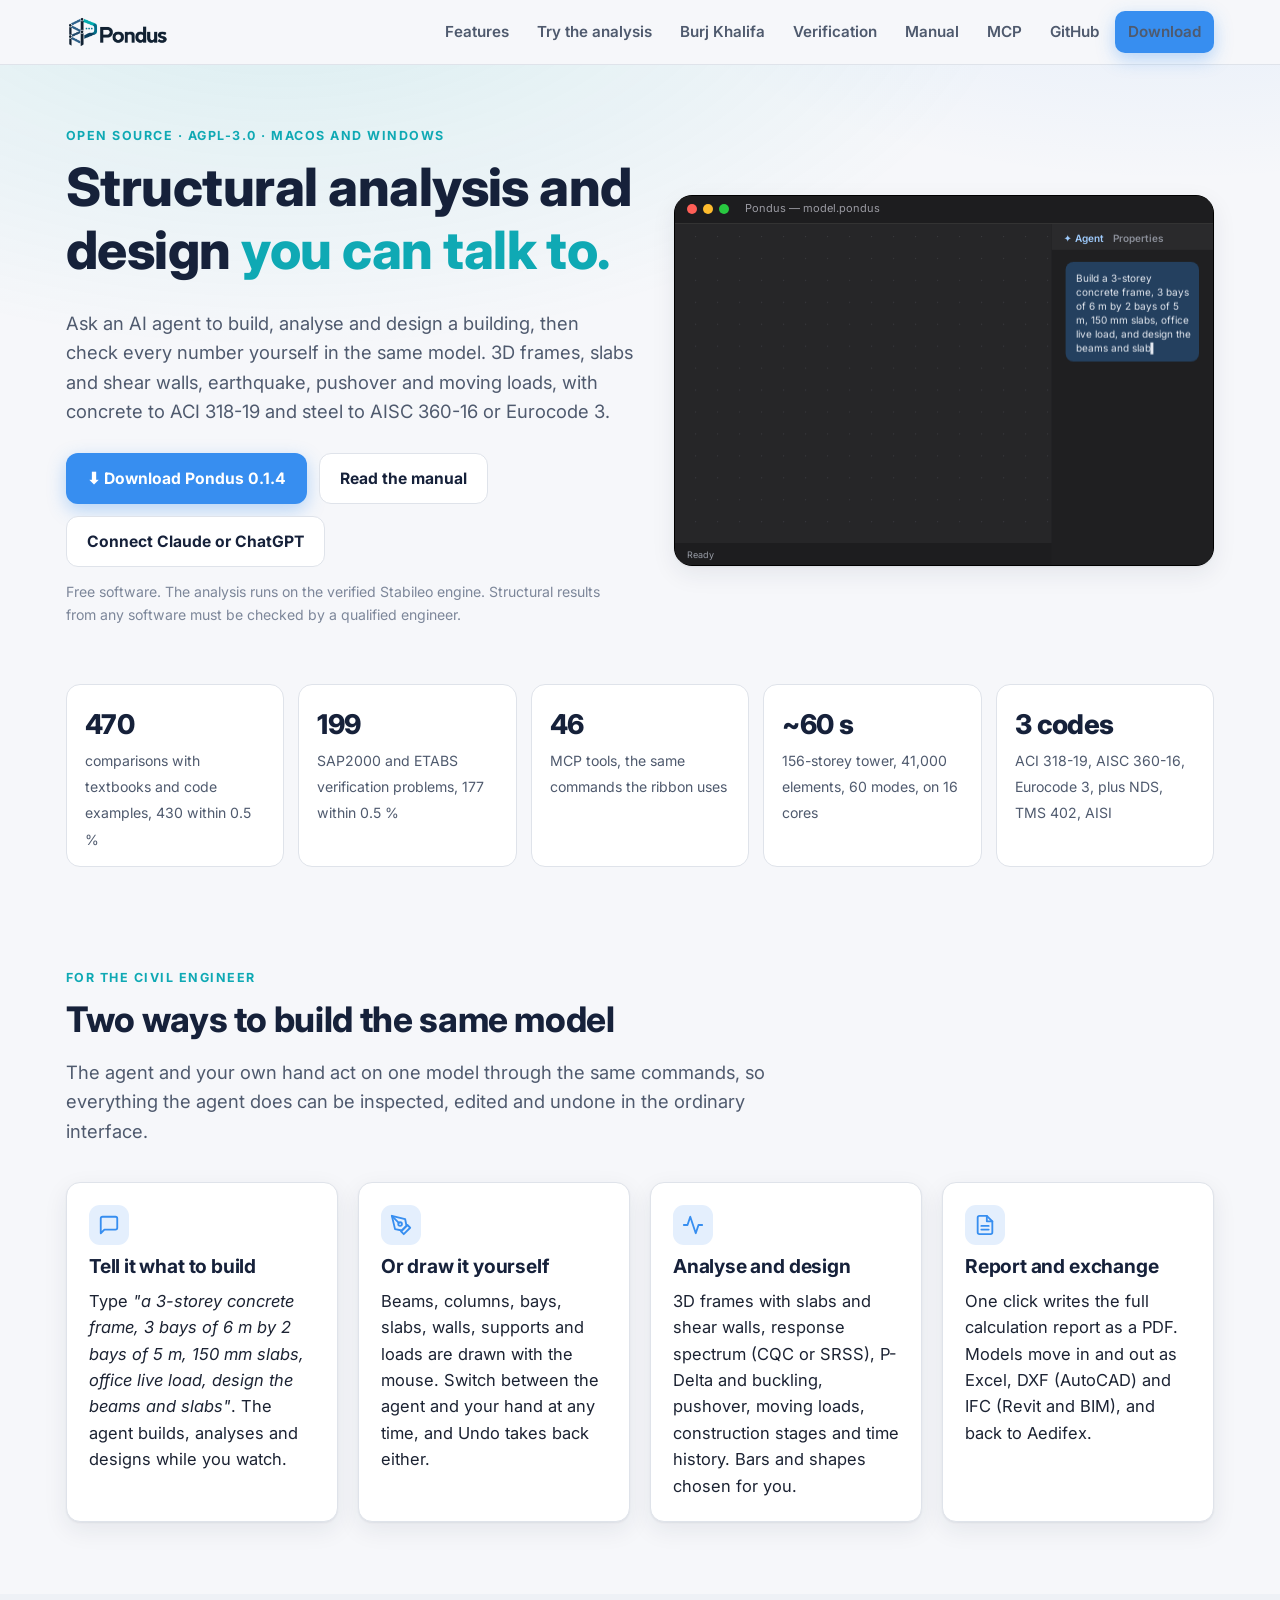
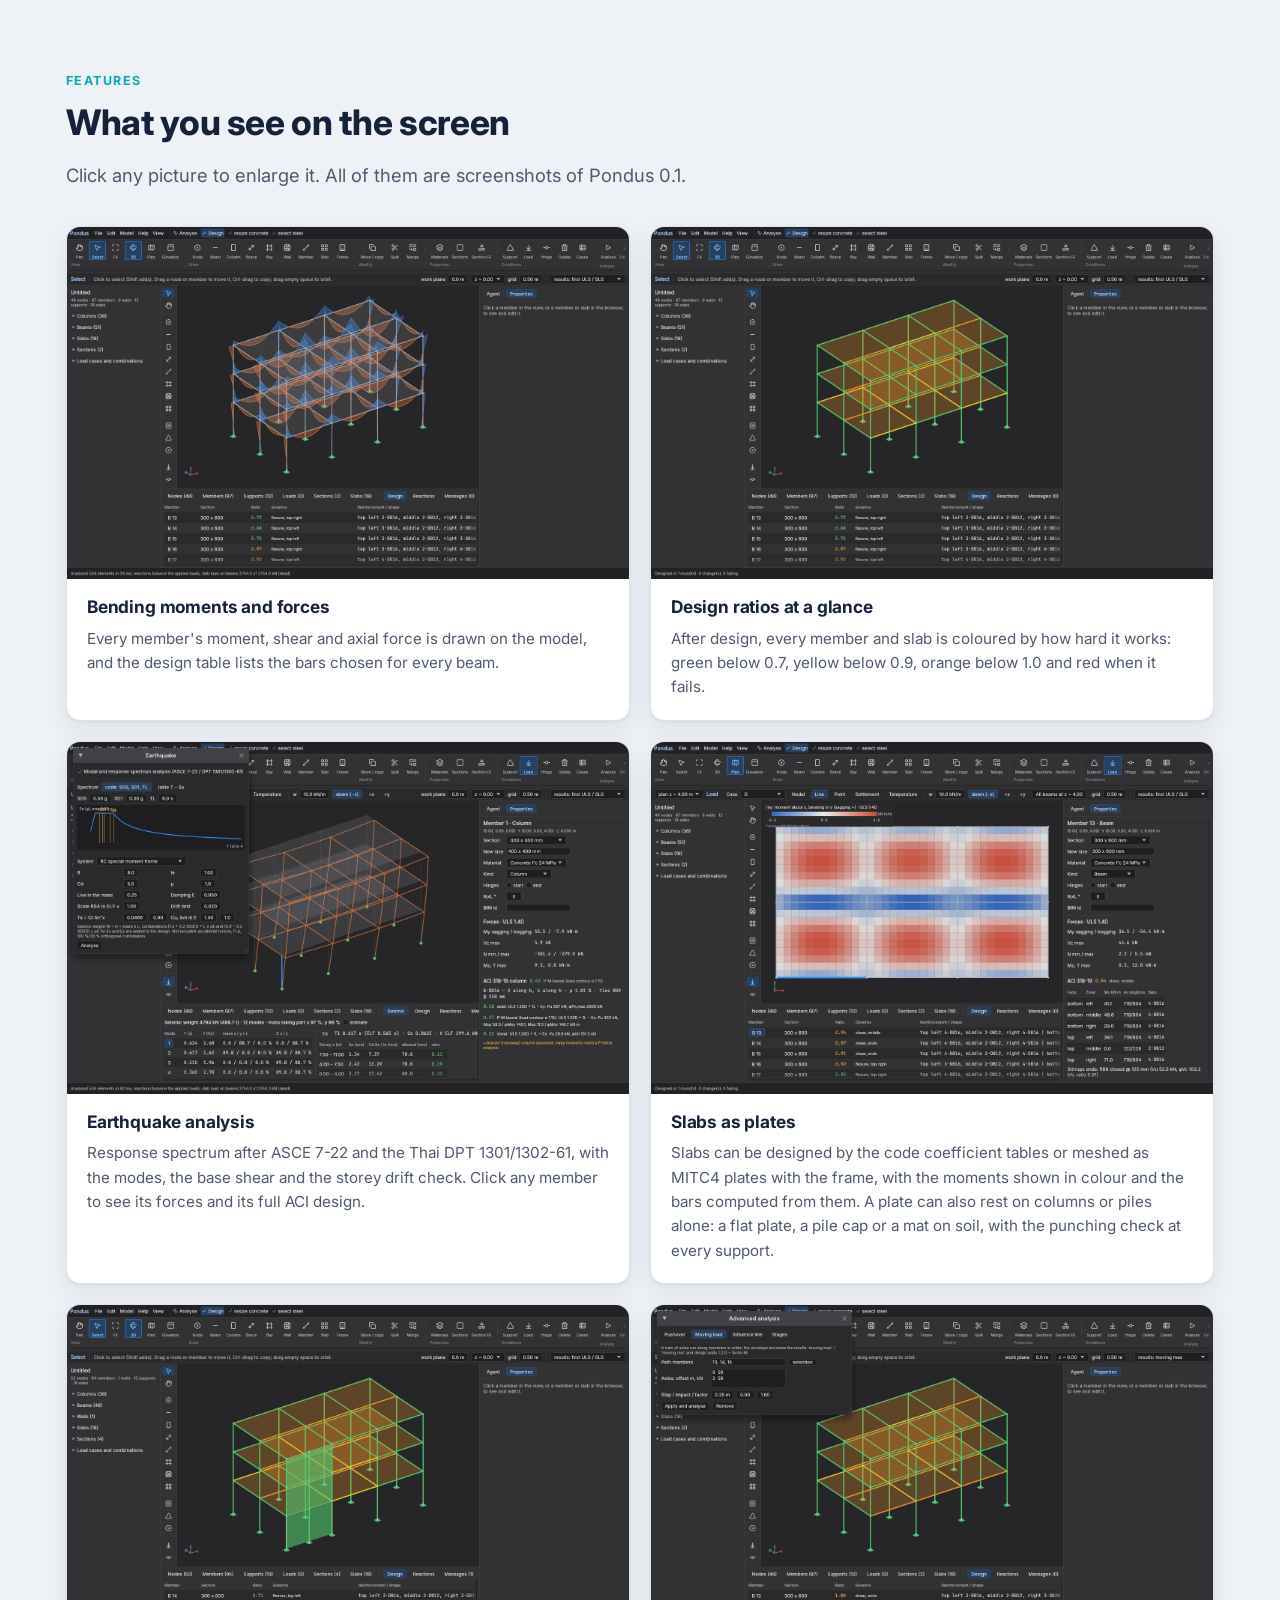
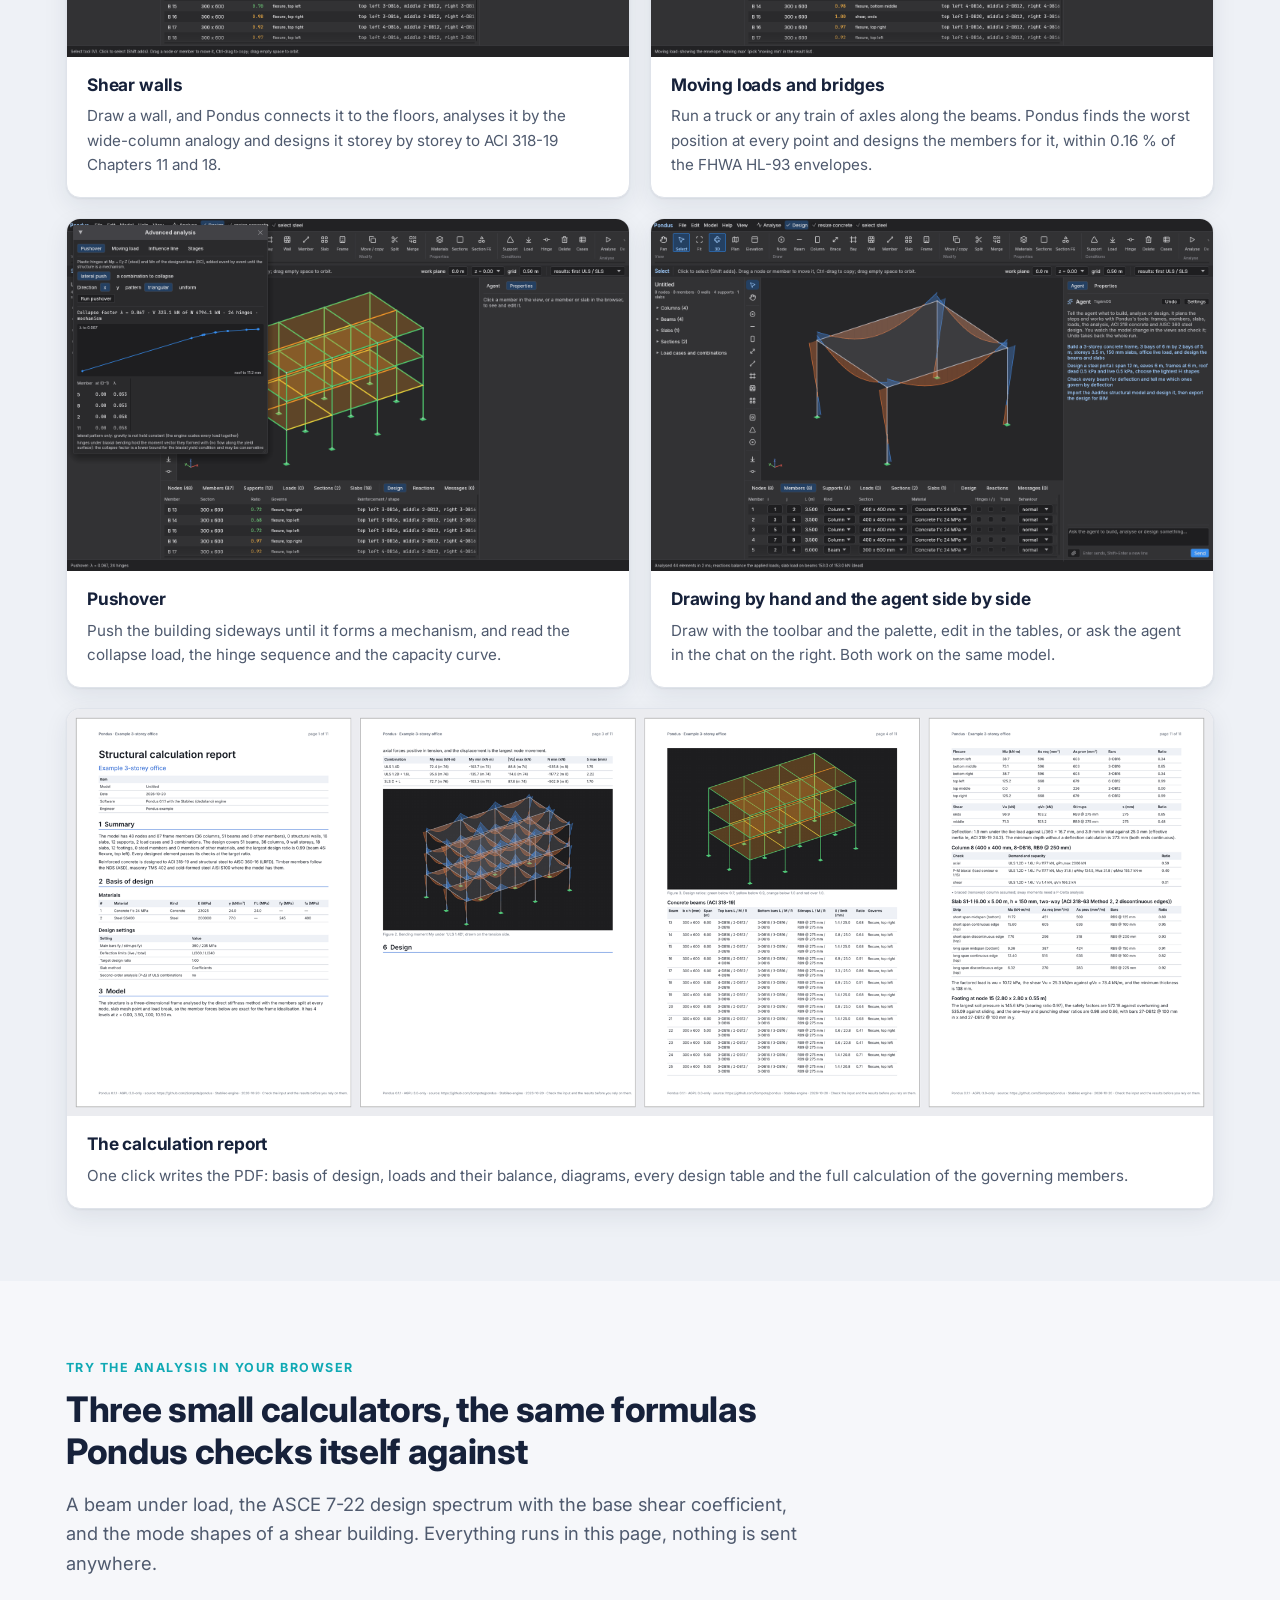
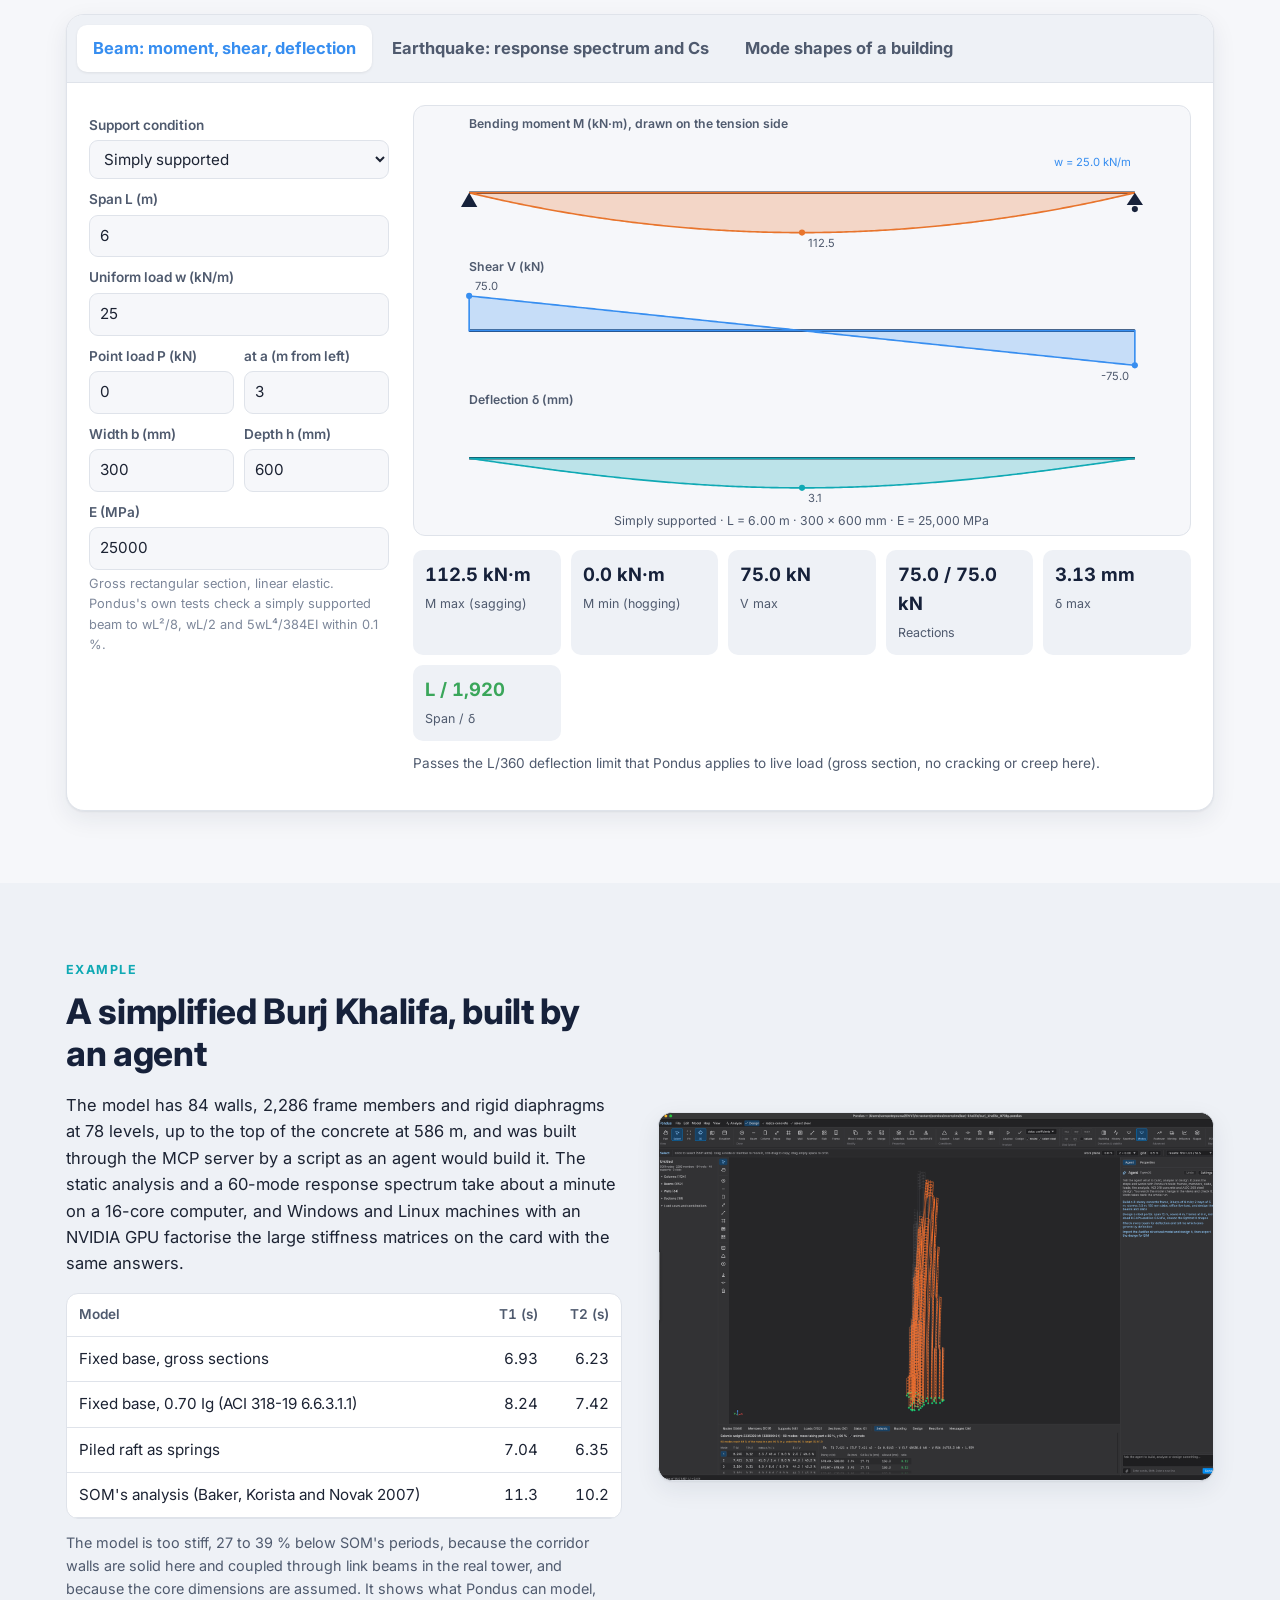
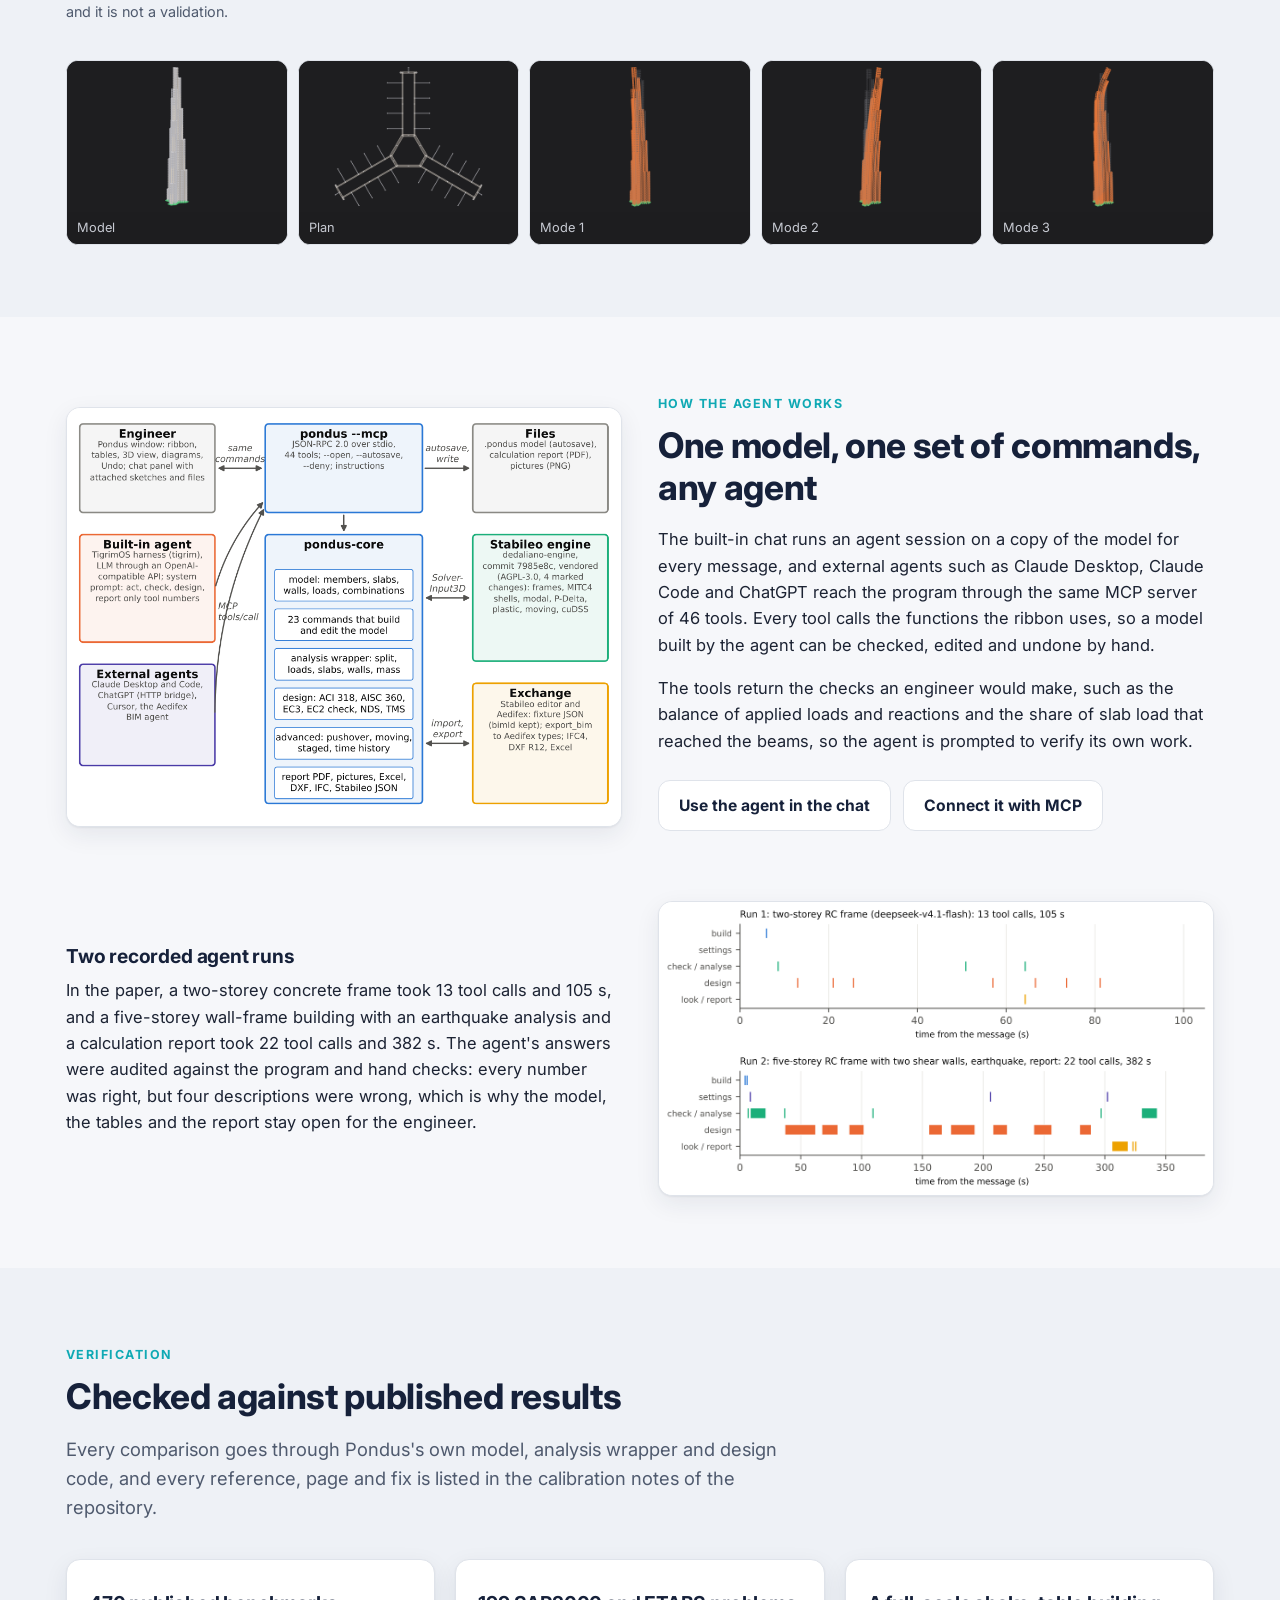
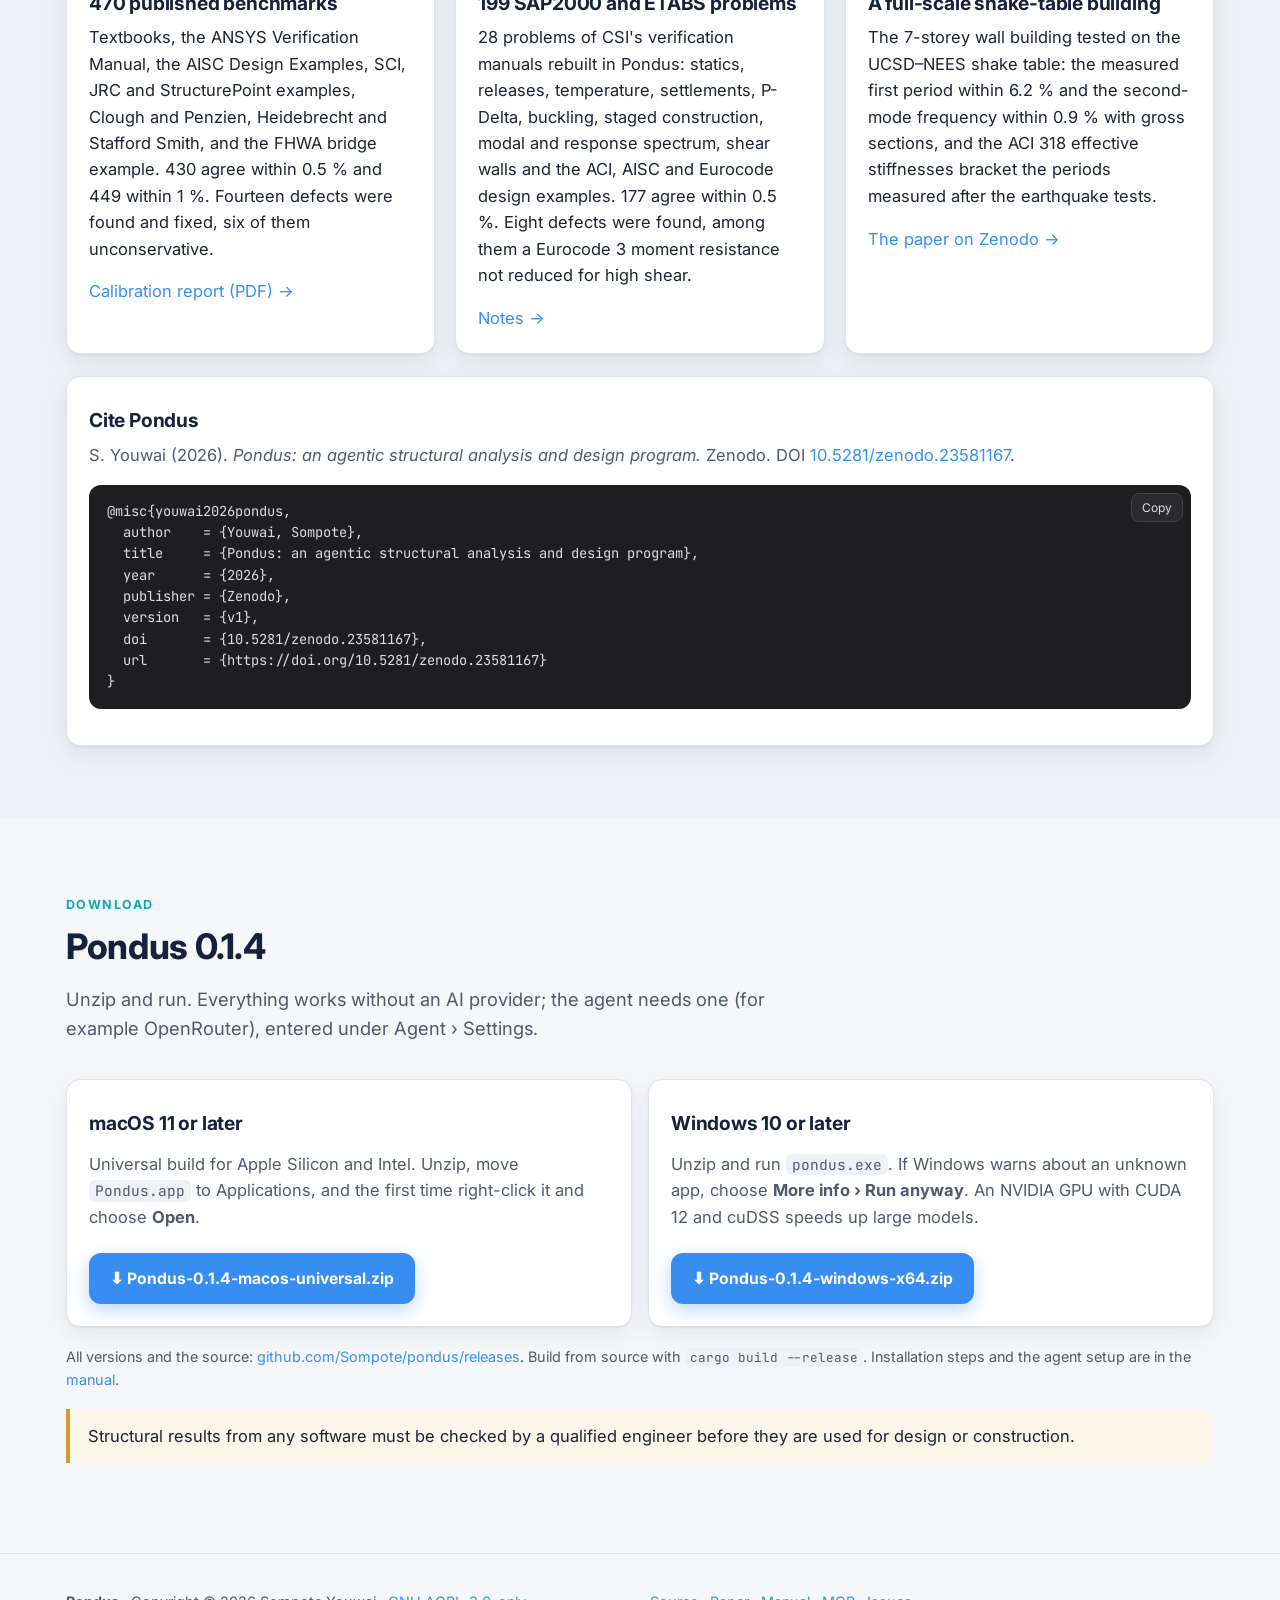
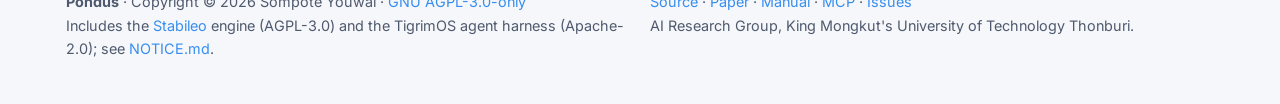
==== commit d35188ab: "Website: download links to 0.1.4 Co-Authored-By: Claude Fable 5.1 <noreply@anthropic.com>" ====
--- a/index.html
+++ b/index.html
@@ -44,7 +44,7 @@
       <h1>Structural analysis and design <span>you can talk to.</span></h1>
       <p class="lede">Ask an AI agent to build, analyse and design a building, then check every number yourself in the same model. 3D frames, slabs and shear walls, earthquake, pushover and moving loads, with concrete to ACI 318-19 and steel to AISC 360-16 or Eurocode 3.</p>
       <div class="btn-row">
-        <a class="btn btn-primary" href="#download">⬇ Download Pondus 0.1.3</a>
+        <a class="btn btn-primary" href="#download">⬇ Download Pondus 0.1.4</a>
         <a class="btn btn-ghost" href="manual.html">Read the manual</a>
         <a class="btn btn-ghost" href="manual.html#mcp">Connect Claude or ChatGPT</a>
       </div>
@@ -349,19 +349,19 @@
   <div class="wrap">
     <div class="section-head reveal">
       <span class="eyebrow">Download</span>
-      <h2>Pondus 0.1.3</h2>
+      <h2>Pondus 0.1.4</h2>
       <p class="lede">Unzip and run. Everything works without an AI provider; the agent needs one (for example OpenRouter), entered under Agent › Settings.</p>
     </div>
     <div class="dl">
       <div class="card reveal">
         <h3>macOS 11 or later</h3>
         <p class="muted">Universal build for Apple Silicon and Intel. Unzip, move <code>Pondus.app</code> to Applications, and the first time right-click it and choose <b>Open</b>.</p>
-        <a class="btn btn-primary" href="https://github.com/Sompote/pondus/releases/download/v0.1.3/Pondus-0.1.3-macos-universal.zip">⬇ Pondus-0.1.3-macos-universal.zip</a>
+        <a class="btn btn-primary" href="https://github.com/Sompote/pondus/releases/download/v0.1.4/Pondus-0.1.4-macos-universal.zip">⬇ Pondus-0.1.4-macos-universal.zip</a>
       </div>
       <div class="card reveal">
         <h3>Windows 10 or later</h3>
         <p class="muted">Unzip and run <code>pondus.exe</code>. If Windows warns about an unknown app, choose <b>More info › Run anyway</b>. An NVIDIA GPU with CUDA 12 and cuDSS speeds up large models.</p>
-        <a class="btn btn-primary" href="https://github.com/Sompote/pondus/releases/download/v0.1.3/Pondus-0.1.3-windows-x64.zip">⬇ Pondus-0.1.3-windows-x64.zip</a>
+        <a class="btn btn-primary" href="https://github.com/Sompote/pondus/releases/download/v0.1.4/Pondus-0.1.4-windows-x64.zip">⬇ Pondus-0.1.4-windows-x64.zip</a>
       </div>
     </div>
     <p class="small muted" style="margin-top:18px">All versions and the source: <a href="https://github.com/Sompote/pondus/releases">github.com/Sompote/pondus/releases</a>. Build from source with <code>cargo build --release</code>. Installation steps and the agent setup are in the <a href="manual.html">manual</a>.</p>
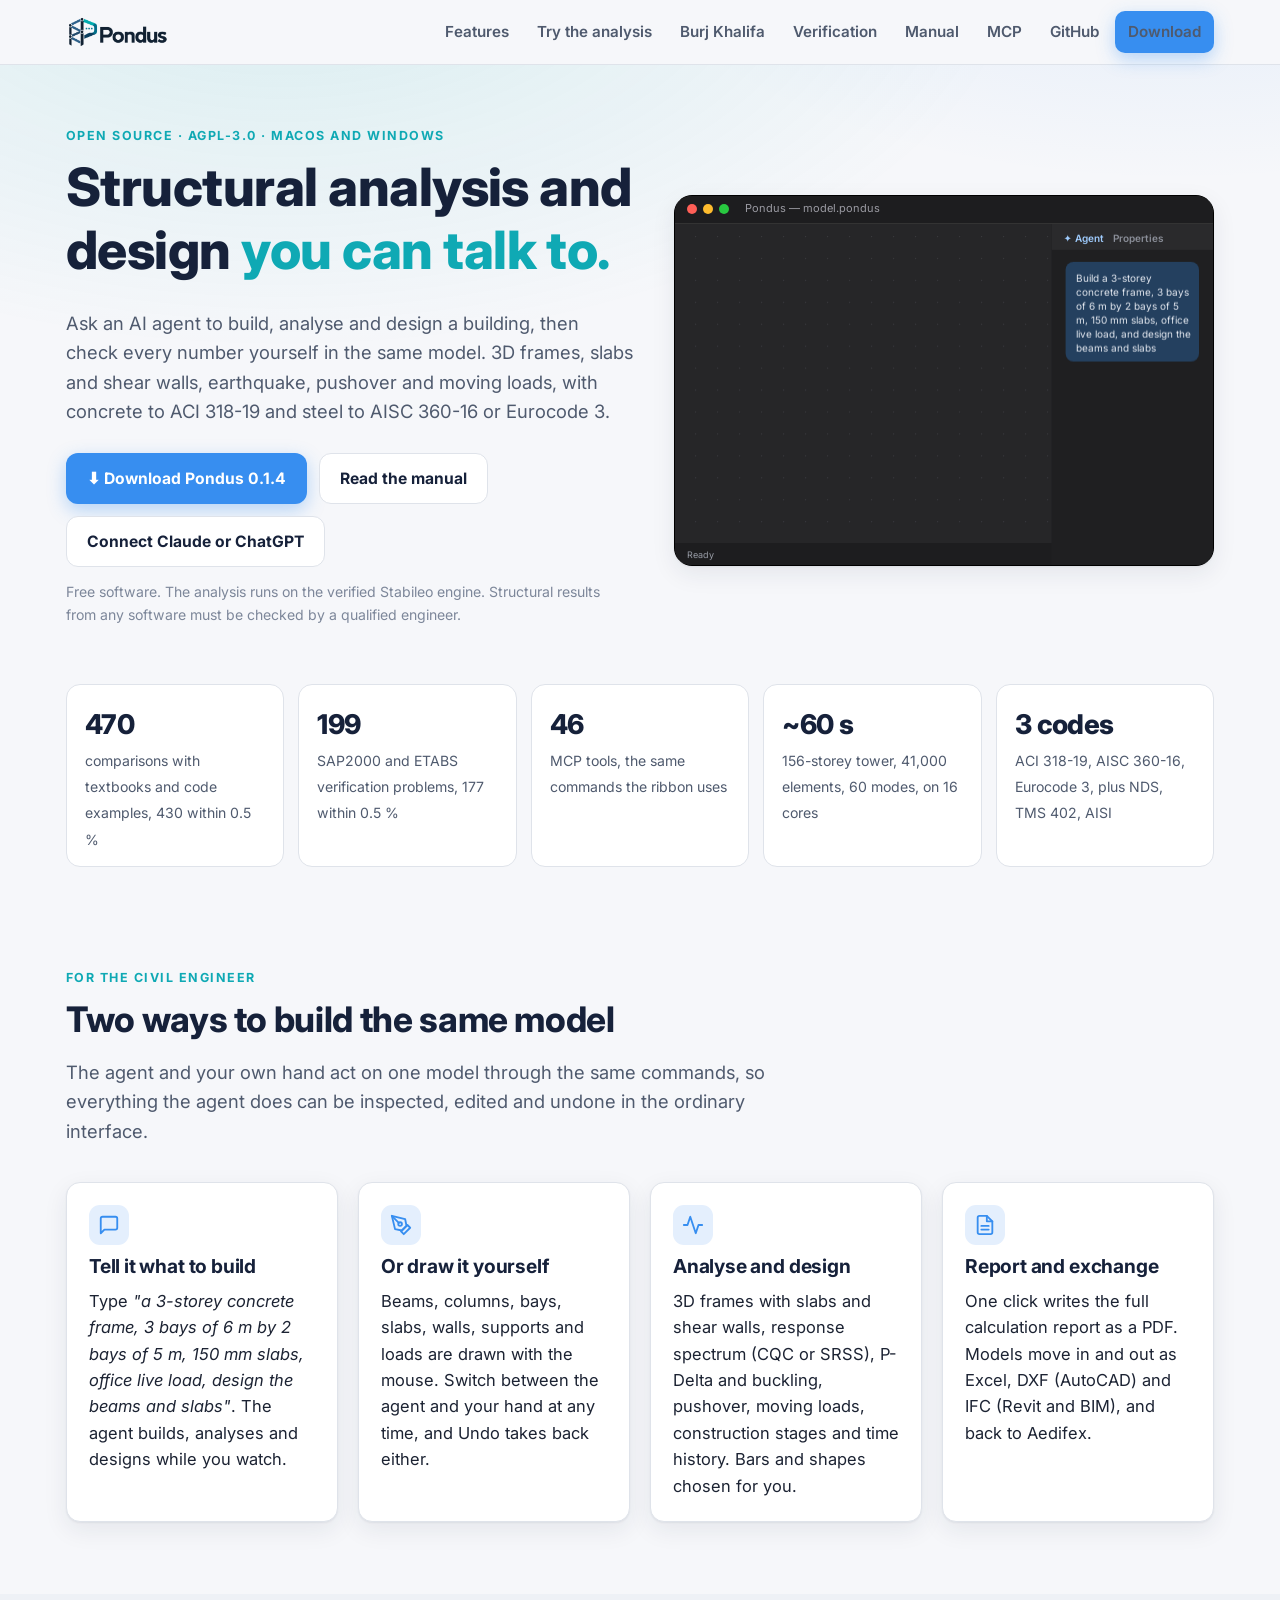
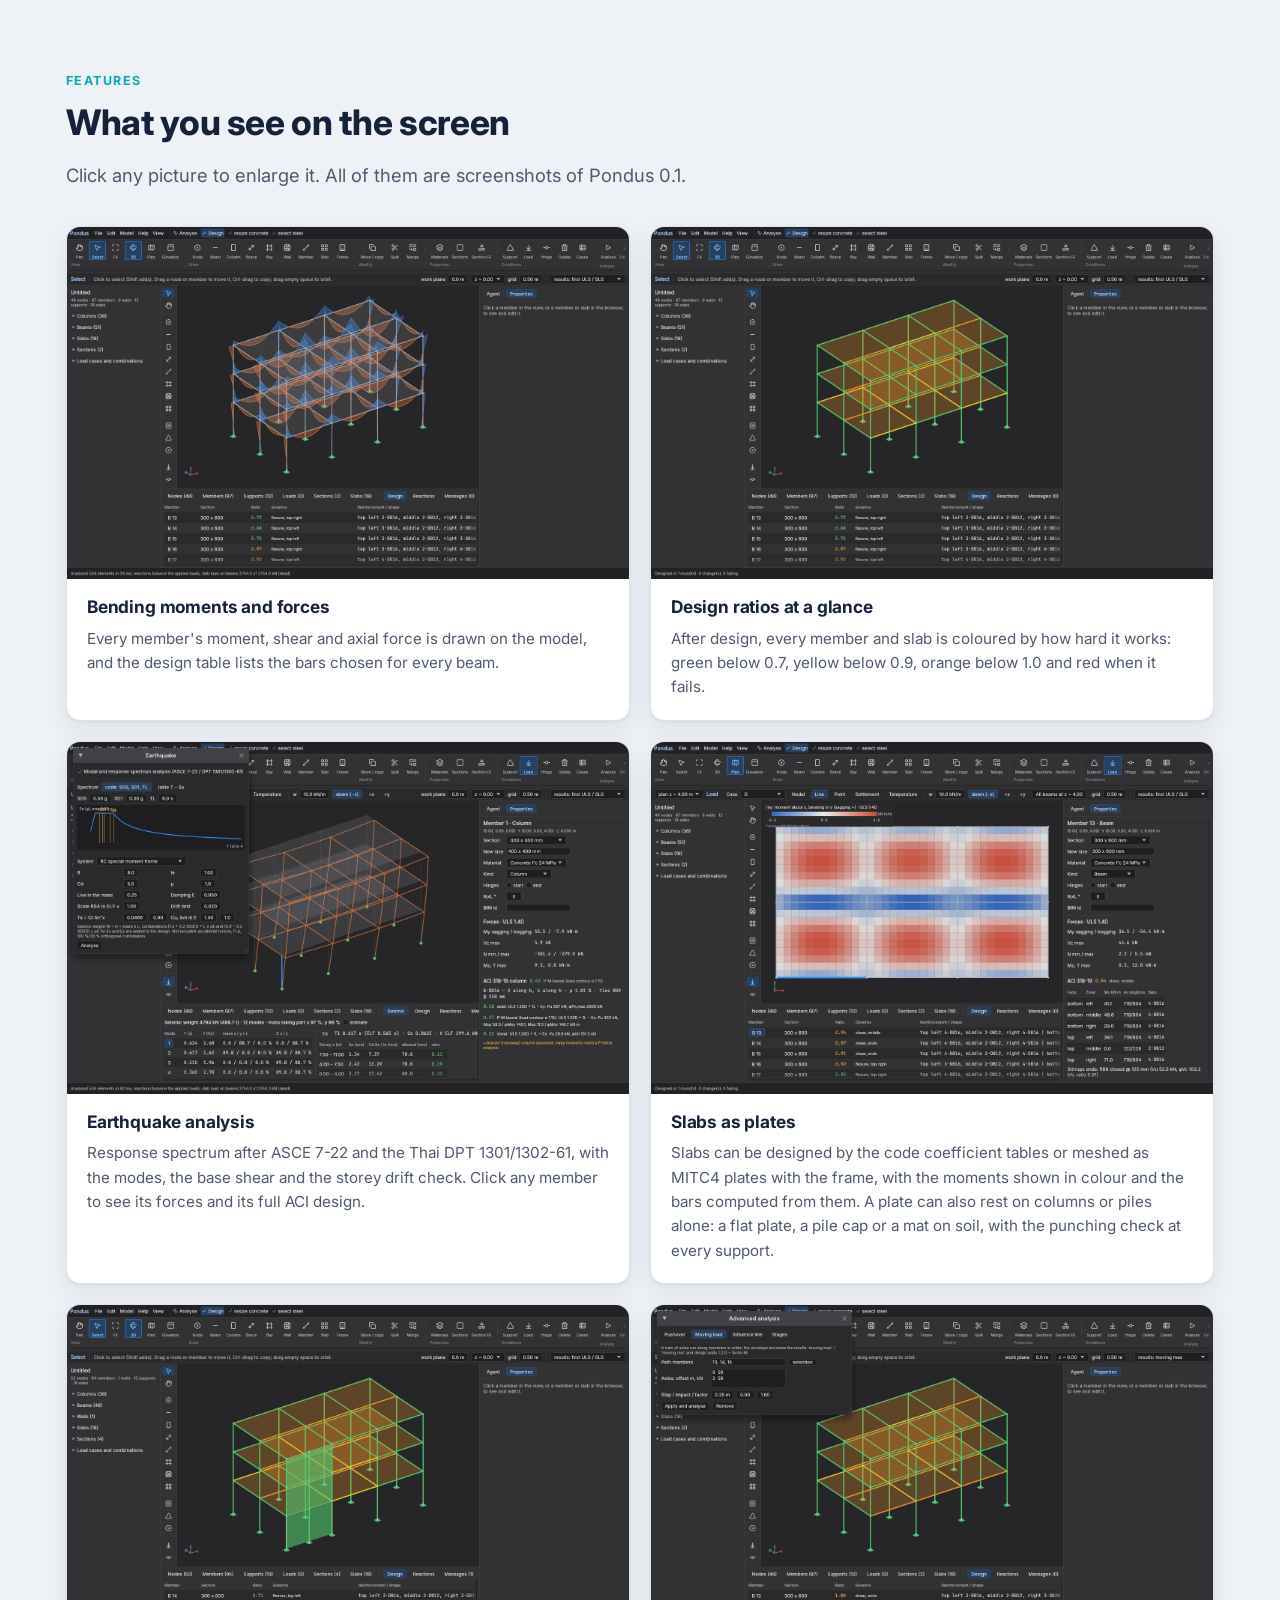
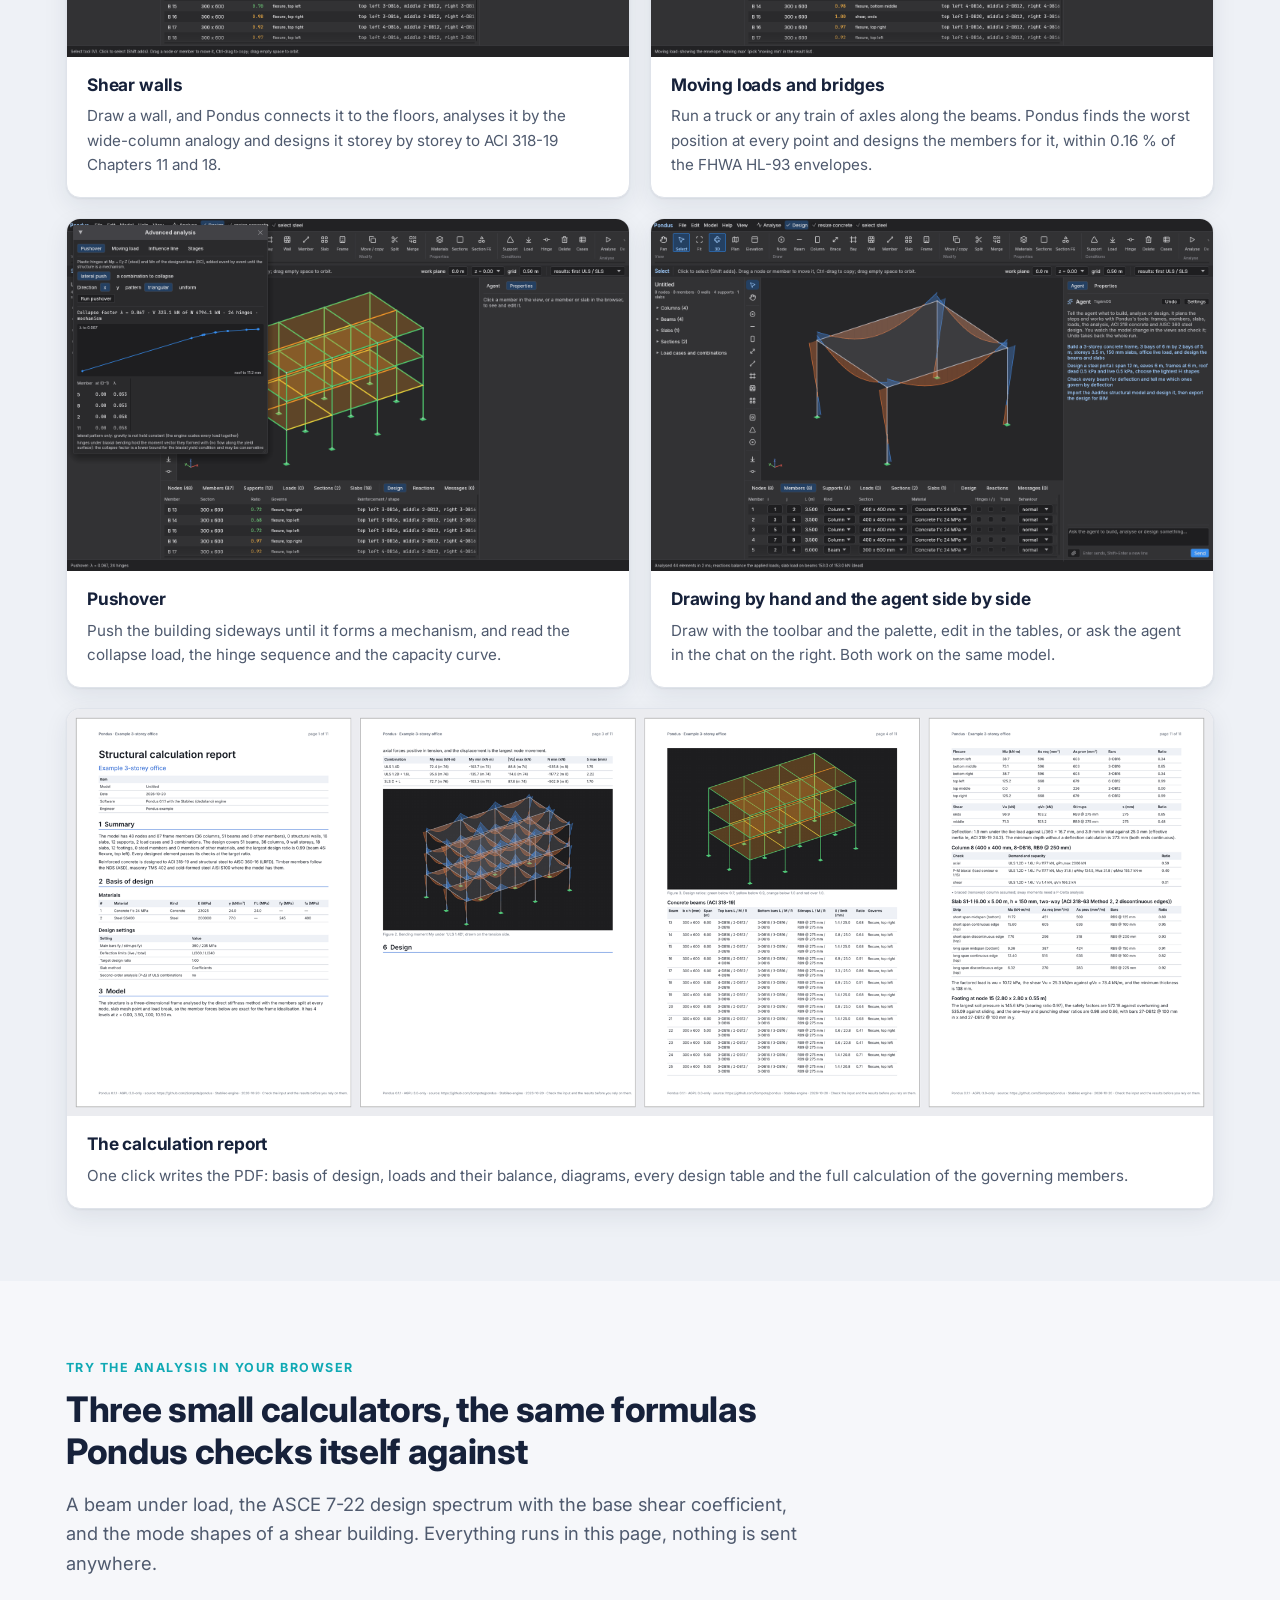
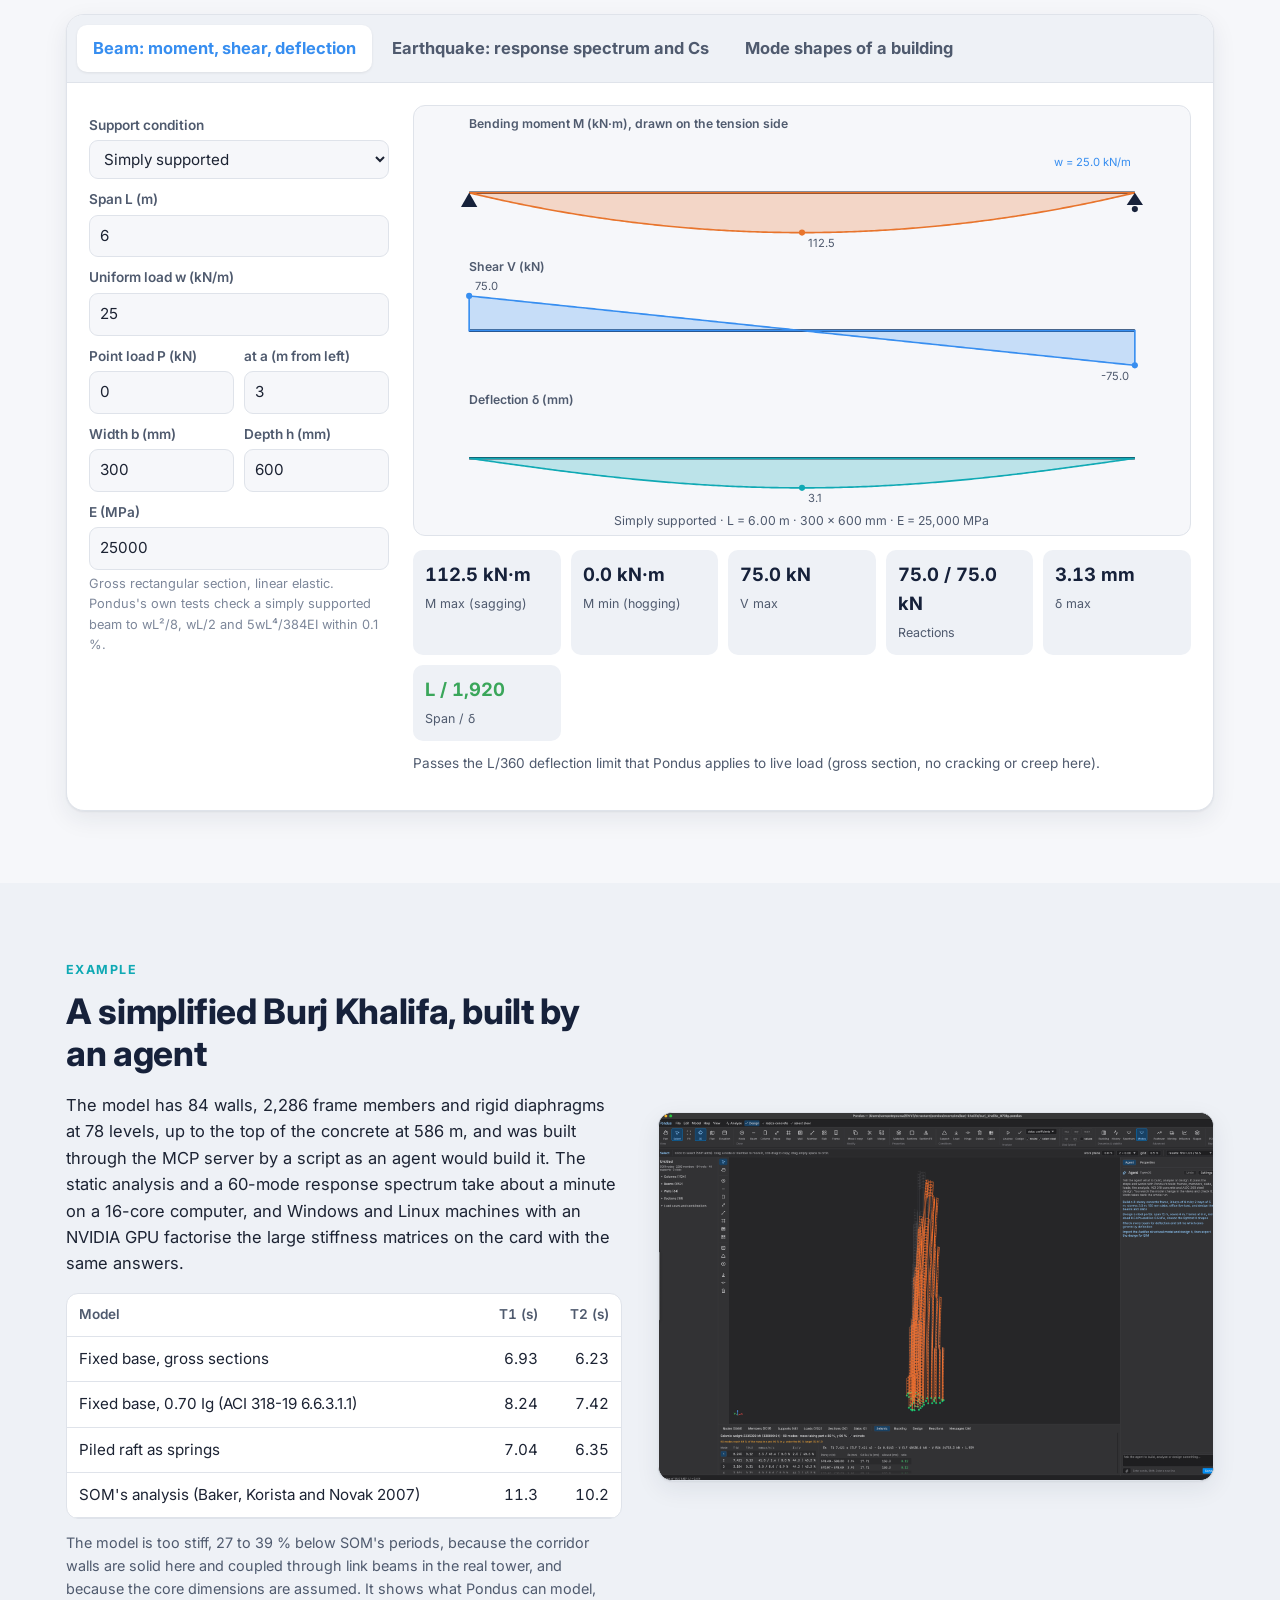
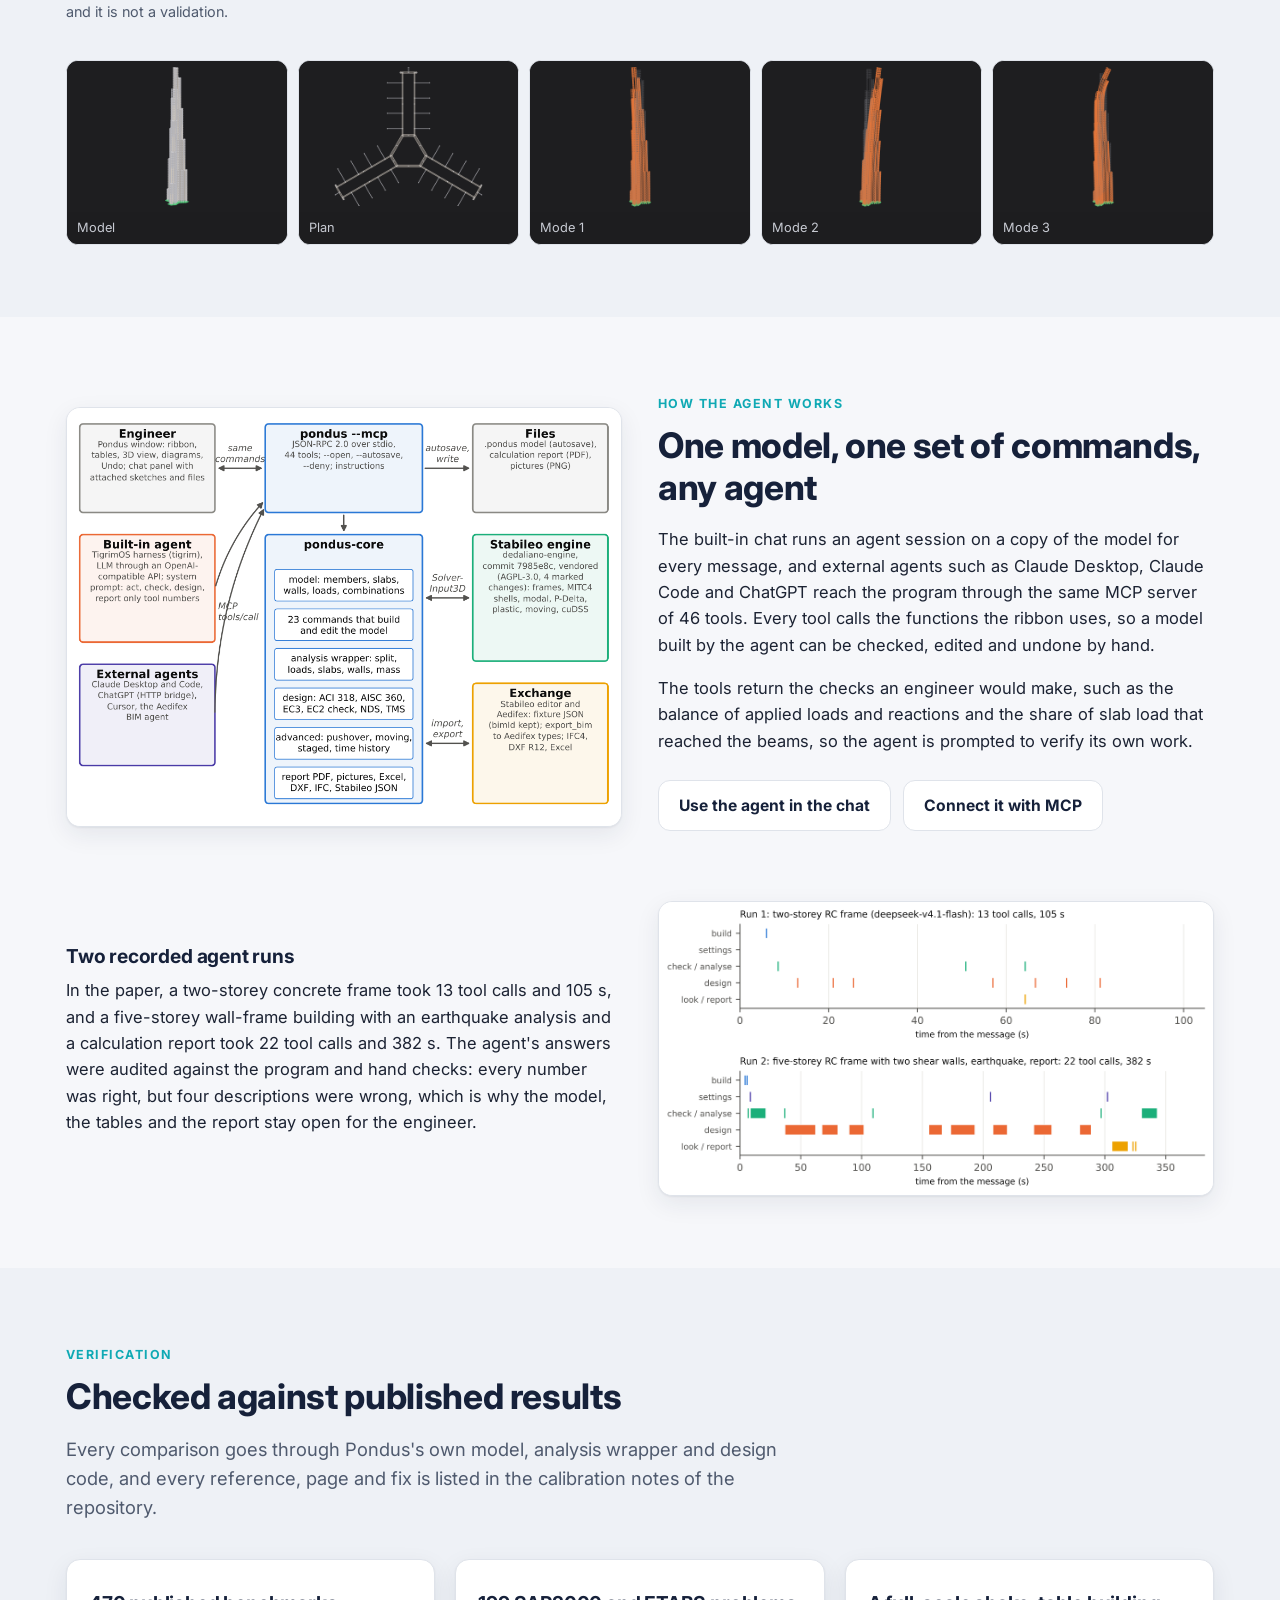
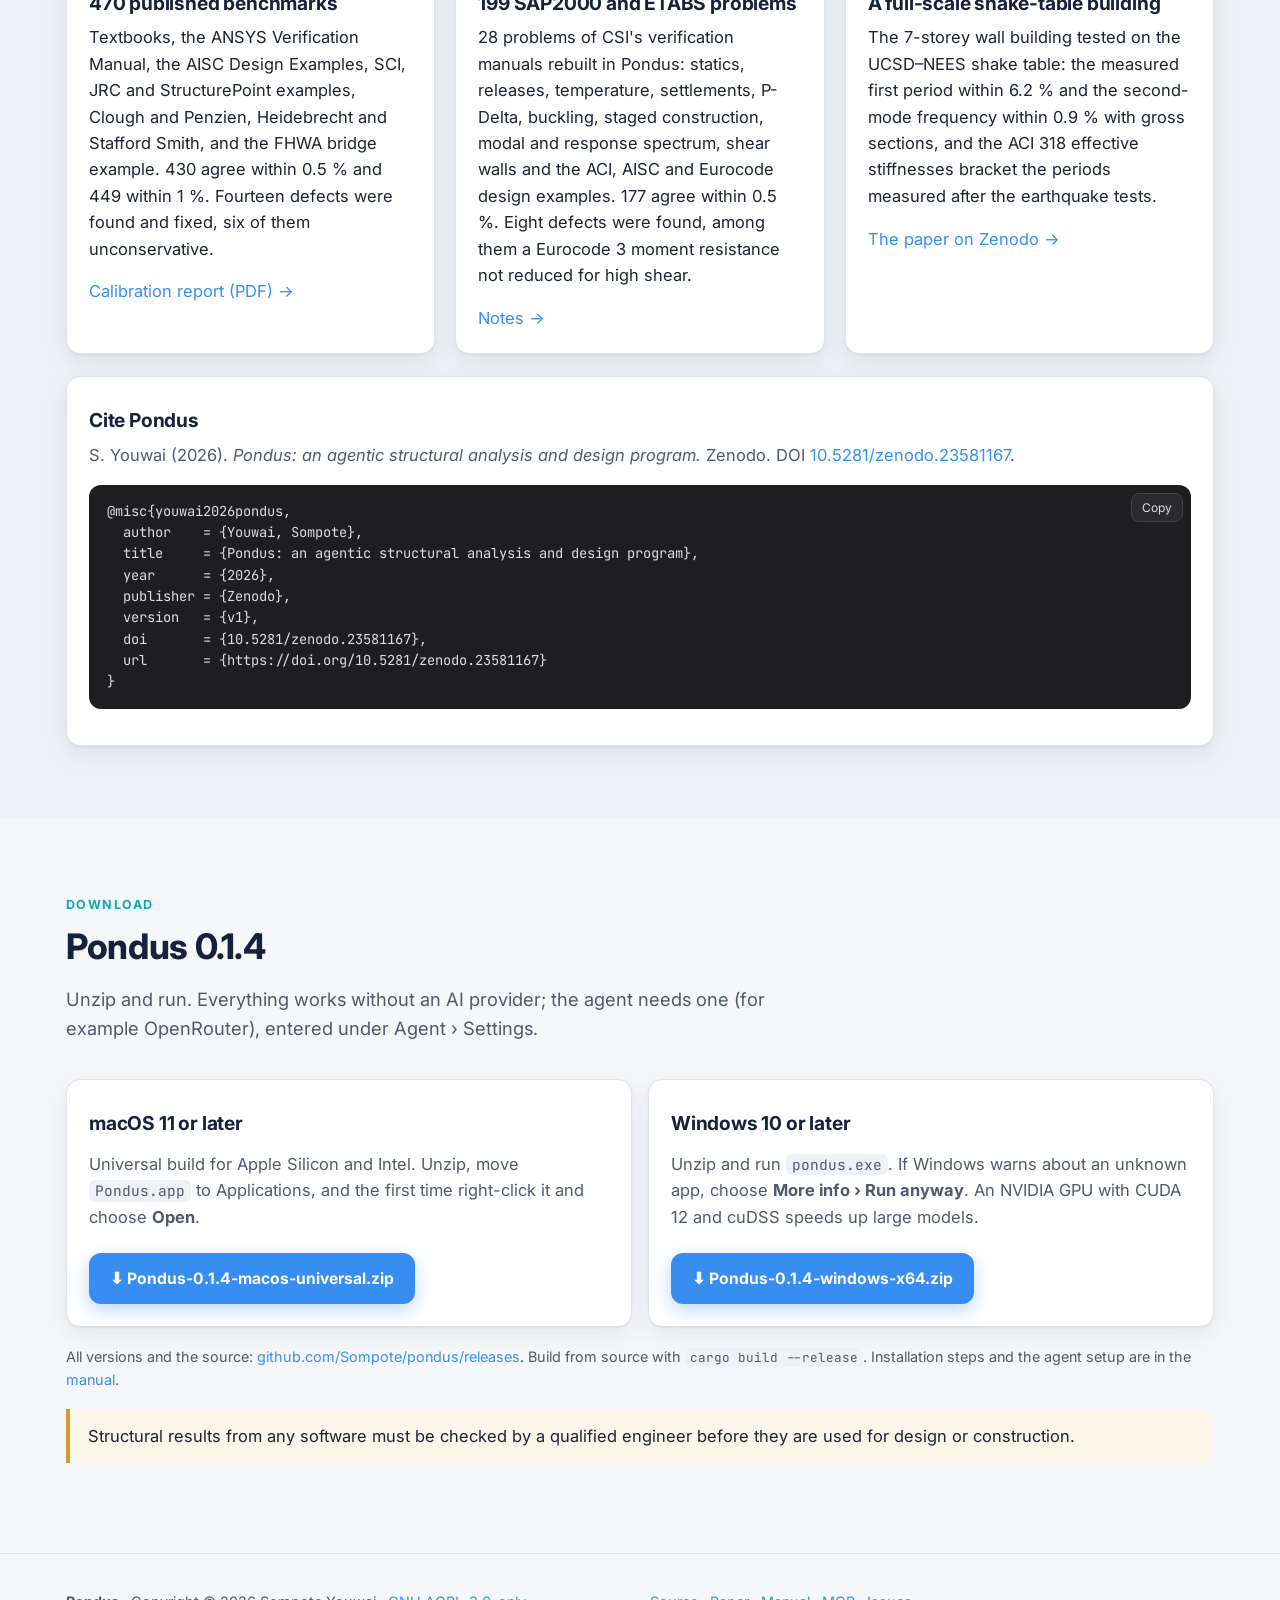
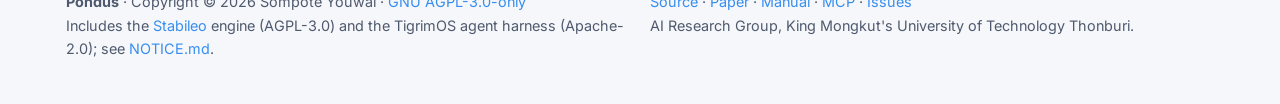
==== commit 464b6d71: "Website: absolute Open Graph tags for strpondus.github.io Co-Authored-By: Claude Fable 5.1 <noreply@" ====
--- a/index.html
+++ b/index.html
@@ -7,7 +7,8 @@
 <meta name="description" content="Pondus is an open-source structural analysis and design program with a built-in AI agent and an MCP server. 3D frames, slabs, shear walls, earthquake, pushover, ACI 318-19, AISC 360-16 and Eurocode 3, PDF reports, Excel, DXF and IFC.">
 <meta property="og:title" content="Pondus · Structural analysis and design you can talk to">
 <meta property="og:description" content="Ask an AI agent to build, analyse and design a building, then check every number yourself in the same model.">
-<meta property="og:image" content="assets/img/burj-khalifa-modes.png">
+<meta property="og:url" content="https://strpondus.github.io/">
+<meta property="og:image" content="https://strpondus.github.io/assets/img/burj-khalifa-modes.png">
 <link rel="icon" type="image/png" href="assets/img/icon.png">
 <link rel="preconnect" href="https://fonts.googleapis.com">
 <link rel="preconnect" href="https://fonts.gstatic.com" crossorigin>
